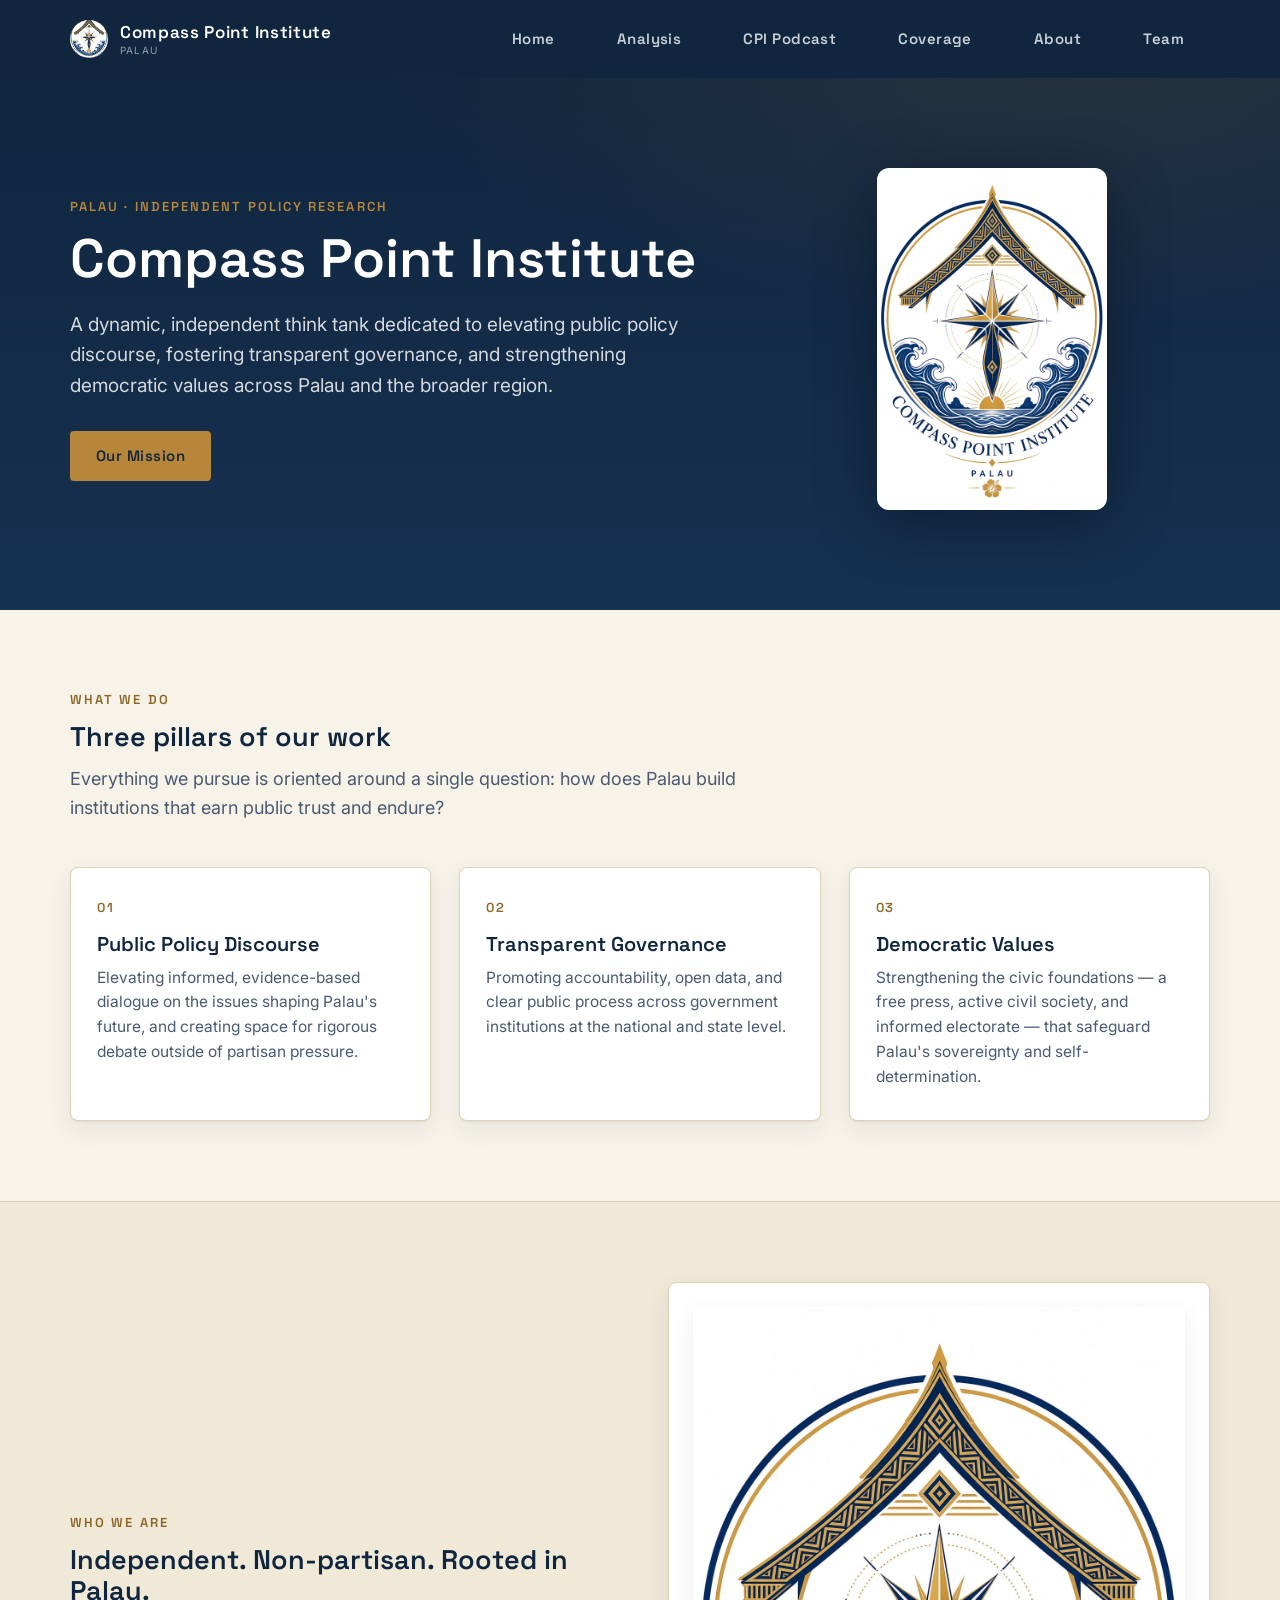
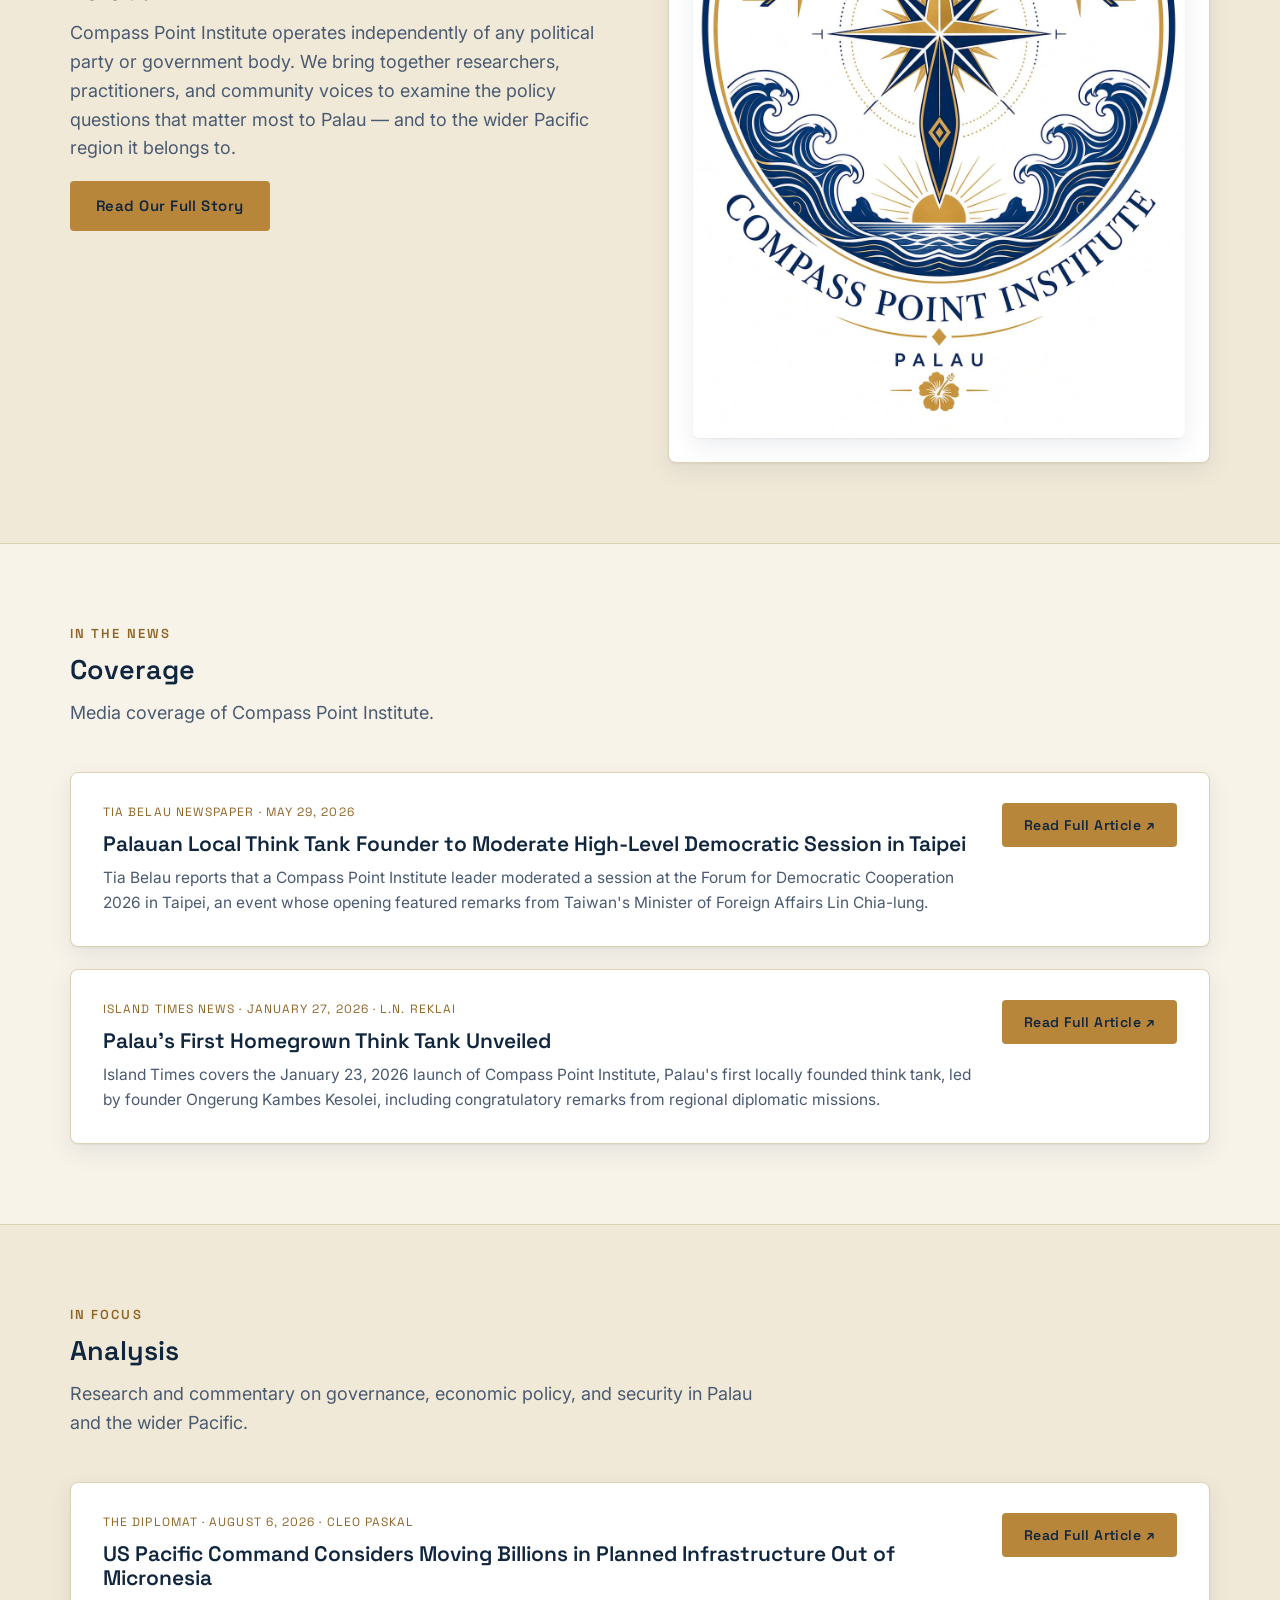
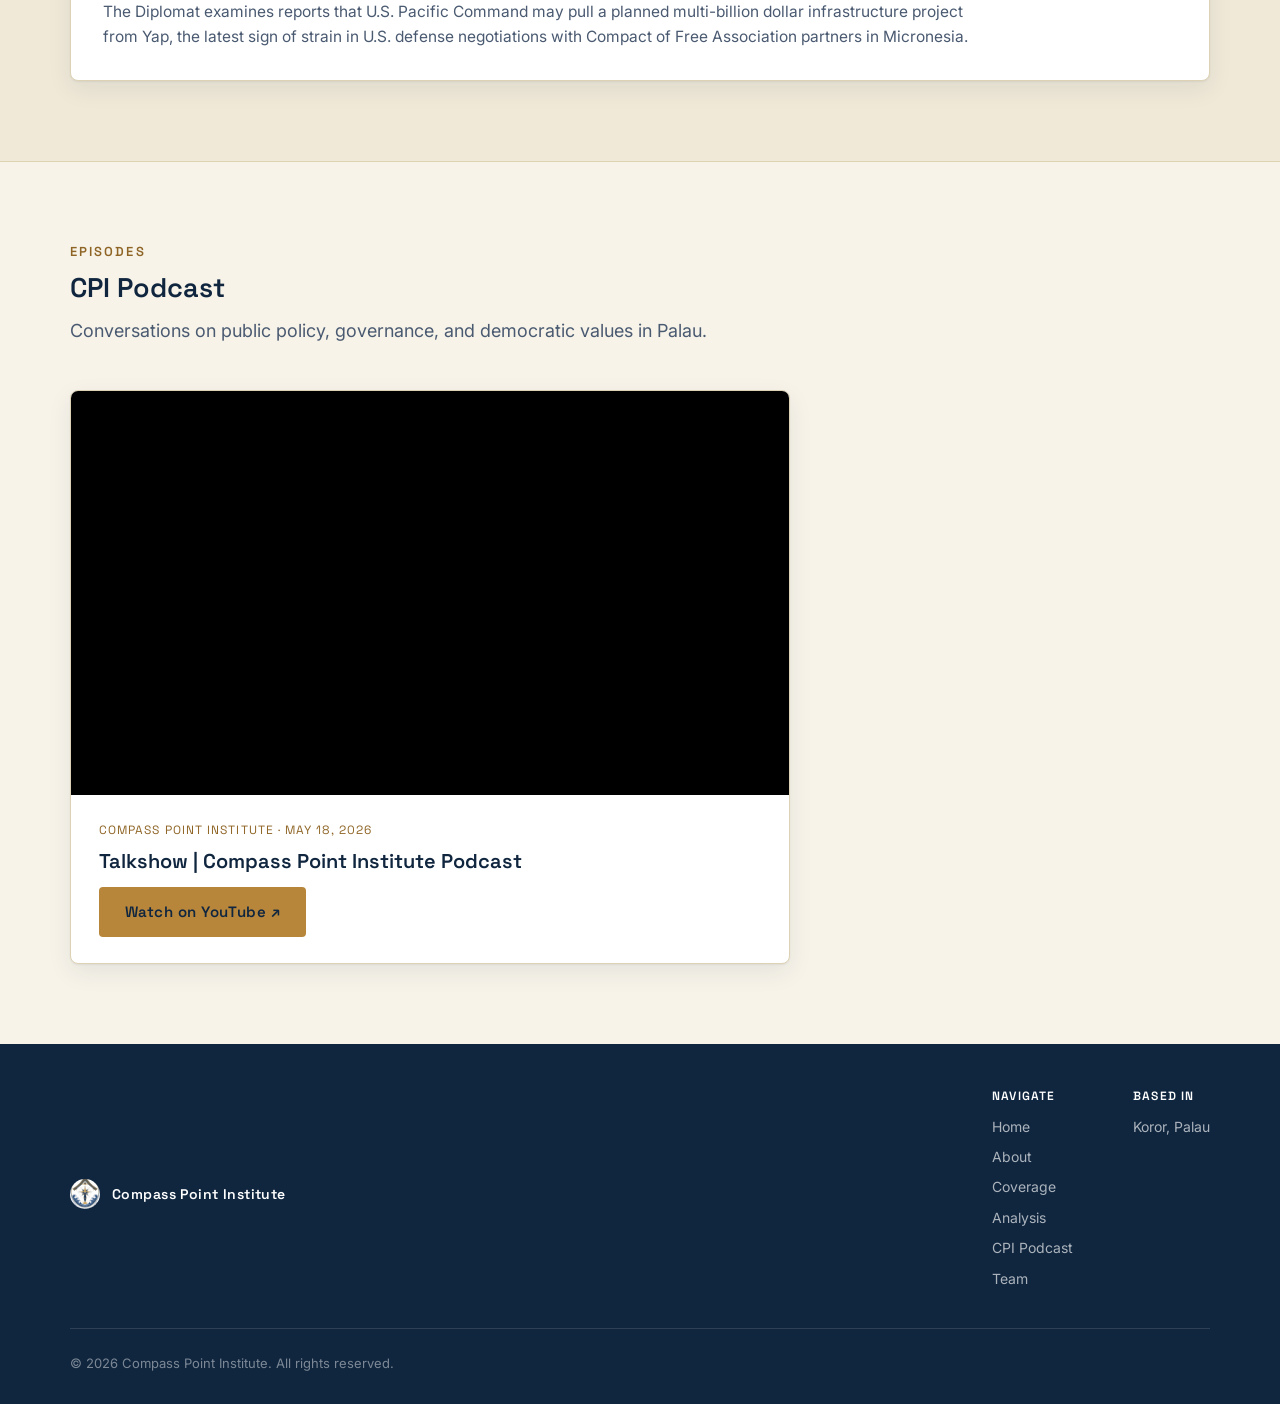
==== index.html @ 9c6f236d "Add Tia Belau Taipei forum coverage Add May 29, 2026 Tia Belau article on a Compass Point Institute " ====
<!DOCTYPE html>
<html lang="en">
<head>
<meta charset="UTF-8">
<meta name="viewport" content="width=device-width, initial-scale=1.0">
<title>Compass Point Institute</title>
<meta name="description" content="Compass Point Institute is a dynamic, independent think tank based in Palau, dedicated to elevating public policy discourse, fostering transparent governance, and strengthening democratic values.">
<link rel="icon" type="image/jpeg" href="assets/logo.jpg">
<link rel="preconnect" href="https://fonts.googleapis.com">
<link href="https://fonts.googleapis.com/css2?family=Space+Grotesk:wght@500;600;700&family=Inter:wght@400;500;600&display=swap" rel="stylesheet">
<link rel="stylesheet" href="styles.css">
</head>
<body>

<nav class="site-nav">
  <div class="wrap site-nav-inner">
    <a href="index.html" class="brand">
      <img src="assets/logo.jpg" alt="Compass Point Institute emblem">
      <span class="brand-text">Compass Point Institute<small>Palau</small></span>
    </a>
    <button class="nav-toggle" aria-label="Toggle menu">&#9776;</button>
    <ul class="nav-links">
      <li><a href="index.html" class="btn btn-gold nav-btn">Home</a></li>
      <li><a href="analysis.html" class="btn btn-gold nav-btn">Analysis</a></li>
      <li><a href="podcast.html" class="btn btn-gold nav-btn">CPI Podcast</a></li>
      <li><a href="#coverage" class="btn btn-gold nav-btn">Coverage</a></li>
      <li><a href="about.html" class="btn btn-gold nav-btn">About</a></li>
      <li><a href="team.html" class="btn btn-gold nav-btn">Team</a></li>
    </ul>
  </div>
</nav>

<header class="hero">
  <div class="wrap">
    <div>
      <span class="eyebrow">Palau &middot; Independent Policy Research</span>
      <h1>Compass Point Institute</h1>
      <p class="lede">A dynamic, independent think tank dedicated to elevating public policy discourse, fostering transparent governance, and strengthening democratic values across Palau and the broader region.</p>
      <div class="cta-row">
        <a href="about.html" class="btn btn-gold">Our Mission</a>
      </div>
    </div>
    <div class="hero-emblem">
      <img src="assets/logo.jpg" alt="Compass Point Institute emblem">
    </div>
  </div>
</header>

<section>
  <div class="wrap">
    <div class="section-head">
      <span class="eyebrow">What We Do</span>
      <h2>Three pillars of our work</h2>
      <p>Everything we pursue is oriented around a single question: how does Palau build institutions that earn public trust and endure?</p>
    </div>
    <div class="pillars">
      <div class="pillar-card">
        <span class="num">01</span>
        <h3>Public Policy Discourse</h3>
        <p>Elevating informed, evidence-based dialogue on the issues shaping Palau's future, and creating space for rigorous debate outside of partisan pressure.</p>
      </div>
      <div class="pillar-card">
        <span class="num">02</span>
        <h3>Transparent Governance</h3>
        <p>Promoting accountability, open data, and clear public process across government institutions at the national and state level.</p>
      </div>
      <div class="pillar-card">
        <span class="num">03</span>
        <h3>Democratic Values</h3>
        <p>Strengthening the civic foundations &mdash; a free press, active civil society, and informed electorate &mdash; that safeguard Palau's sovereignty and self-determination.</p>
      </div>
    </div>
  </div>
</section>

<section class="section-alt">
  <div class="wrap split">
    <div>
      <span class="eyebrow">Who We Are</span>
      <h2>Independent. Non-partisan. Rooted in Palau.</h2>
      <p>Compass Point Institute operates independently of any political party or government body. We bring together researchers, practitioners, and community voices to examine the policy questions that matter most to Palau &mdash; and to the wider Pacific region it belongs to.</p>
      <a href="about.html" class="btn btn-gold">Read Our Full Story</a>
    </div>
    <div class="img-box">
      <img src="assets/logo.jpg" alt="Compass Point Institute emblem">
    </div>
  </div>
</section>

<section id="coverage">
  <div class="wrap">
    <div class="section-head">
      <span class="eyebrow">In The News</span>
      <h2>Coverage</h2>
      <p>Media coverage of Compass Point Institute.</p>
    </div>
    <div class="press-list">
      <article class="press-card">
        <div class="press-card-body">
          <span class="press-meta">Tia Belau Newspaper &middot; May 29, 2026</span>
          <h3>Palauan Local Think Tank Founder to Moderate High-Level Democratic Session in Taipei</h3>
          <p>Tia Belau reports that a Compass Point Institute leader moderated a session at the Forum for Democratic Cooperation 2026 in Taipei, an event whose opening featured remarks from Taiwan's Minister of Foreign Affairs Lin Chia-lung.</p>
        </div>
        <a href="https://www.tiabelaunews.com/palauan-local-think-tank-founder-to-moderate-high-level-democratic-session-in-taipei/" class="btn btn-gold" target="_blank" rel="noopener">Read Full Article &nearr;</a>
      </article>
      <article class="press-card">
        <div class="press-card-body">
          <span class="press-meta">Island Times News &middot; January 27, 2026 &middot; L.N. Reklai</span>
          <h3>Palau's First Homegrown Think Tank Unveiled</h3>
          <p>Island Times covers the January 23, 2026 launch of Compass Point Institute, Palau's first locally founded think tank, led by founder Ongerung Kambes Kesolei, including congratulatory remarks from regional diplomatic missions.</p>
        </div>
        <a href="https://islandtimes.org/palaus-first-homegrown-think-tank-unveiled/" class="btn btn-gold" target="_blank" rel="noopener">Read Full Article &nearr;</a>
      </article>
    </div>
  </div>
</section>

<section id="analysis" class="section-alt">
  <div class="wrap">
    <div class="section-head">
      <span class="eyebrow">In Focus</span>
      <h2>Analysis</h2>
      <p>Research and commentary on governance, economic policy, and security in Palau and the wider Pacific.</p>
    </div>
    <div class="press-list">
      <article class="press-card">
        <div class="press-card-body">
          <span class="press-meta">The Diplomat &middot; August 6, 2026 &middot; Cleo Paskal</span>
          <h3>US Pacific Command Considers Moving Billions in Planned Infrastructure Out of Micronesia</h3>
          <p>The Diplomat examines reports that U.S. Pacific Command may pull a planned multi-billion dollar infrastructure project from Yap, the latest sign of strain in U.S. defense negotiations with Compact of Free Association partners in Micronesia.</p>
        </div>
        <a href="https://thediplomat.com/2026/08/us-pacific-command-considers-moving-billions-in-planned-infrastructure-out-of-micronesia/" class="btn btn-gold" target="_blank" rel="noopener">Read Full Article &nearr;</a>
      </article>
    </div>
  </div>
</section>

<section id="podcast">
  <div class="wrap">
    <div class="section-head">
      <span class="eyebrow">Episodes</span>
      <h2>CPI Podcast</h2>
      <p>Conversations on public policy, governance, and democratic values in Palau.</p>
    </div>
    <div class="episode-card">
      <div class="episode-video">
        <iframe src="https://www.youtube.com/embed/YIsRON-BPAM" title="Compass Point Institute Podcast" allow="accelerometer; autoplay; clipboard-write; encrypted-media; gyroscope; picture-in-picture; web-share" allowfullscreen></iframe>
      </div>
      <div class="episode-body">
        <span class="press-meta">Compass Point Institute &middot; May 18, 2026</span>
        <h3>Talkshow | Compass Point Institute Podcast</h3>
        <a href="https://www.youtube.com/watch?v=YIsRON-BPAM" class="btn btn-gold" target="_blank" rel="noopener">Watch on YouTube &nearr;</a>
      </div>
    </div>
  </div>
</section>

<footer class="site-footer">
  <div class="wrap">
    <div class="footer-top">
      <div class="footer-brand">
        <img src="assets/logo.jpg" alt="Compass Point Institute emblem">
        <span>Compass Point Institute</span>
      </div>
      <div class="footer-cols">
        <div class="footer-col">
          <h4>Navigate</h4>
          <a href="index.html">Home</a>
          <a href="about.html">About</a>
          <a href="#coverage">Coverage</a>
          <a href="analysis.html">Analysis</a>
          <a href="podcast.html">CPI Podcast</a>
          <a href="team.html">Team</a>
        </div>
        <div class="footer-col">
          <h4>Based In</h4>
          <p>Koror, Palau</p>
        </div>
      </div>
    </div>
    <div class="footer-bottom">
      <span>&copy; 2026 Compass Point Institute. All rights reserved.</span>
    </div>
  </div>
</footer>

<script src="app.js"></script>
</body>
</html>
---- styles.css ----
:root {
  --paper: #f7f3e9;
  --paper-2: #f0e9d8;
  --card: #ffffff;
  --ink: #10263f;
  --ink-soft: #4a5a71;
  --line: #ddd2b3;
  --line-strong: #c7b98c;
  --gold: #b8863b;
  --gold-deep: #8f6526;
  --lagoon: #0e7a72;
  --shadow: 0 1px 2px rgba(16, 38, 63, 0.06), 0 8px 24px rgba(16, 38, 63, 0.08);
  --maxw: 1140px;
  --font-heading: "Space Grotesk", "Helvetica Neue", Arial, sans-serif;
  --font-body: "Inter", "Helvetica Neue", Arial, sans-serif;
}

* { box-sizing: border-box; }
html { -webkit-text-size-adjust: 100%; scroll-behavior: smooth; }

body {
  margin: 0;
  background: var(--paper);
  color: var(--ink);
  font-family: var(--font-body);
  font-size: 18px;
  line-height: 1.6;
  -webkit-font-smoothing: antialiased;
}

a { color: inherit; }
img { max-width: 100%; display: block; }

.wrap { width: min(var(--maxw), 92%); margin: 0 auto; }

h1, h2, h3, h4 {
  font-family: var(--font-heading);
  font-weight: 600;
  line-height: 1.15;
  margin: 0 0 0.5em;
  color: var(--ink);
}

p { margin: 0 0 1em; color: var(--ink-soft); }

.eyebrow {
  font-family: var(--font-heading);
  text-transform: uppercase;
  letter-spacing: 0.16em;
  font-size: 13px;
  font-weight: 600;
  color: var(--gold-deep);
  margin: 0 0 10px;
  display: block;
}

/* ---------- Nav ---------- */
.site-nav {
  background: var(--ink);
  position: sticky;
  top: 0;
  z-index: 40;
}
.site-nav-inner {
  display: flex;
  align-items: center;
  justify-content: space-between;
  padding: 14px 0;
  gap: 24px;
}
.brand {
  display: flex;
  align-items: center;
  gap: 12px;
  text-decoration: none;
  color: #fff;
}
.brand img {
  width: 38px;
  height: 38px;
  border-radius: 50%;
  object-fit: cover;
  object-position: 50% 45%;
}
.brand-text {
  font-family: var(--font-heading);
  font-weight: 600;
  letter-spacing: 0.04em;
  font-size: 17px;
  line-height: 1.2;
}
.brand-text small {
  display: block;
  font-family: var(--font-body);
  font-weight: 400;
  letter-spacing: 0.12em;
  text-transform: uppercase;
  font-size: 10px;
  color: rgba(255, 255, 255, 0.55);
  margin-top: 2px;
}
.nav-btn {
  padding: 9px 10px;
  font-size: 13px;
  text-transform: none;
  white-space: nowrap;
}
.nav-links .nav-btn {
  background: none;
  color: rgba(255, 255, 255, 0.78);
  border-radius: 0;
}
.nav-links .nav-btn:hover {
  background: none;
  color: #fff;
}
.nav-links {
  display: flex;
  align-items: center;
  gap: 10px;
  list-style: none;
  margin: 0;
  padding: 0;
}
.nav-toggle {
  display: none;
  background: none;
  border: 1px solid rgba(255,255,255,0.3);
  border-radius: 6px;
  color: #fff;
  width: 40px;
  height: 36px;
  font-size: 18px;
  cursor: pointer;
}

/* ---------- Hero ---------- */
.hero {
  background:
    radial-gradient(1200px 500px at 85% -10%, rgba(184,134,59,0.14), transparent 60%),
    linear-gradient(180deg, var(--ink) 0%, #163150 100%);
  color: #fff;
  padding: 90px 0 100px;
}
.hero .wrap {
  display: grid;
  grid-template-columns: 1.2fr 0.8fr;
  gap: 48px;
  align-items: center;
}
.hero h1 {
  color: #fff;
  font-size: clamp(34px, 4.4vw, 54px);
  margin-bottom: 20px;
}
.hero p.lede {
  color: rgba(255,255,255,0.82);
  font-size: 19px;
  max-width: 52ch;
}
.hero .eyebrow { color: var(--gold); }
.hero-emblem {
  justify-self: center;
  width: min(230px, 70%);
  filter: drop-shadow(0 12px 30px rgba(0,0,0,0.35));
}
.hero-emblem img { width: 100%; border-radius: 12px; }

.cta-row { display: flex; gap: 16px; margin-top: 30px; flex-wrap: wrap; }
.btn {
  display: inline-block;
  font-family: var(--font-heading);
  font-weight: 600;
  text-decoration: none;
  padding: 13px 26px;
  border-radius: 4px;
  letter-spacing: 0.03em;
  font-size: 15px;
  transition: transform 0.15s ease, box-shadow 0.15s ease;
}
.btn-gold {
  background: var(--gold);
  color: var(--ink);
}
.btn-gold:hover { background: #c8974a; }
.btn-ghost {
  border: 1px solid rgba(255,255,255,0.4);
  color: #fff;
}
.btn-ghost:hover { border-color: #fff; background: rgba(255,255,255,0.08); }

/* ---------- Sections ---------- */
section { padding: 80px 0; }
.section-tight { padding: 60px 0; }
.section-head { max-width: 62ch; margin-bottom: 44px; }
.section-alt { background: var(--paper-2); border-top: 1px solid var(--line); border-bottom: 1px solid var(--line); }

.pillars {
  display: grid;
  grid-template-columns: repeat(3, 1fr);
  gap: 28px;
}
.pillar-card {
  background: var(--card);
  border: 1px solid var(--line);
  border-radius: 8px;
  padding: 30px 26px;
  box-shadow: var(--shadow);
}
.pillar-card .num {
  font-family: var(--font-heading);
  color: var(--gold-deep);
  font-size: 13px;
  letter-spacing: 0.14em;
  font-weight: 600;
  margin-bottom: 14px;
  display: block;
}
.pillar-card h3 { font-size: 20px; margin-bottom: 10px; }
.pillar-card p { margin: 0; font-size: 15.5px; }

.split {
  display: grid;
  grid-template-columns: 1fr 1fr;
  gap: 56px;
  align-items: center;
}
.split img, .split .img-box {
  border-radius: 8px;
  box-shadow: var(--shadow);
}
.img-box {
  aspect-ratio: 3/4;
  background: var(--card);
  border: 1px solid var(--line);
  display: flex;
  align-items: center;
  justify-content: center;
  padding: 24px;
}
.img-box img { width: 100%; border-radius: 6px; }

.stat-row {
  display: grid;
  grid-template-columns: repeat(3, 1fr);
  gap: 28px;
  margin-top: 10px;
}
.stat {
  text-align: center;
  padding: 20px;
}
.stat .n {
  font-family: var(--font-heading);
  font-size: 40px;
  font-weight: 700;
  color: var(--gold-deep);
}
.stat .l {
  font-size: 13px;
  text-transform: uppercase;
  letter-spacing: 0.1em;
  color: var(--ink-soft);
}

/* ---------- Team ---------- */
.team-grid {
  display: grid;
  grid-template-columns: repeat(3, 1fr);
  gap: 30px;
}
.team-card {
  background: var(--card);
  border: 1px solid var(--line);
  border-radius: 8px;
  overflow: hidden;
  box-shadow: var(--shadow);
}
.team-photo {
  aspect-ratio: 1;
  background: linear-gradient(135deg, var(--paper-2), var(--line));
  display: flex;
  align-items: center;
  justify-content: center;
  color: var(--ink-soft);
  font-family: var(--font-heading);
  font-size: 13px;
  letter-spacing: 0.08em;
  text-transform: uppercase;
}
.leader-photo {
  aspect-ratio: 3 / 4;
  border-radius: 8px;
  border: 1px solid var(--line);
  background: linear-gradient(135deg, var(--paper-2), var(--line));
  display: flex;
  align-items: center;
  justify-content: center;
  color: var(--ink-soft);
  font-family: var(--font-heading);
  font-size: 13px;
  letter-spacing: 0.08em;
  text-transform: uppercase;
  overflow: hidden;
}
.leader-photo img {
  width: 100%;
  height: 100%;
  object-fit: cover;
}
.leader-bio p { margin-bottom: 1em; }
.team-body { padding: 20px 22px 24px; }
.team-body h3 { font-size: 18px; margin-bottom: 2px; }
.team-role {
  font-family: var(--font-heading);
  font-size: 13px;
  color: var(--gold-deep);
  text-transform: uppercase;
  letter-spacing: 0.06em;
  margin-bottom: 10px;
  display: block;
}
.team-body p { font-size: 15px; margin: 0; }
.placeholder-tag {
  display: inline-block;
  margin-top: 12px;
  font-size: 11px;
  text-transform: uppercase;
  letter-spacing: 0.08em;
  background: var(--paper-2);
  border: 1px dashed var(--line-strong);
  color: var(--ink-soft);
  padding: 3px 8px;
  border-radius: 4px;
}

/* ---------- Press / Coverage ---------- */
.press-list {
  display: flex;
  flex-direction: column;
  gap: 22px;
}
.press-card {
  background: var(--card);
  border: 1px solid var(--line);
  border-radius: 8px;
  padding: 30px 32px;
  box-shadow: var(--shadow);
  display: flex;
  justify-content: space-between;
  align-items: flex-start;
  gap: 24px;
  flex-wrap: wrap;
}
.press-card-body { flex: 1 1 420px; }
.press-meta {
  font-family: var(--font-heading);
  font-size: 12px;
  text-transform: uppercase;
  letter-spacing: 0.09em;
  color: var(--gold-deep);
  margin-bottom: 10px;
  display: block;
}
.press-card h3 { font-size: 21px; margin-bottom: 10px; }
.press-card p { margin: 0; font-size: 15.5px; }
.press-card .btn {
  flex-shrink: 0;
  font-size: 14px;
  padding: 11px 22px;
}

/* ---------- Episodes ---------- */
.episode-card {
  background: var(--card);
  border: 1px solid var(--line);
  border-radius: 8px;
  overflow: hidden;
  box-shadow: var(--shadow);
  max-width: 720px;
}
.episode-video {
  position: relative;
  aspect-ratio: 16 / 9;
  background: #000;
}
.episode-video iframe {
  position: absolute;
  inset: 0;
  width: 100%;
  height: 100%;
  border: 0;
}
.episode-body { padding: 26px 28px; }
.episode-body h3 { font-size: 20px; margin-bottom: 14px; }

/* ---------- Contact ---------- */
.contact-grid {
  display: grid;
  grid-template-columns: 1fr 1fr;
  gap: 56px;
}
.contact-card {
  background: var(--card);
  border: 1px solid var(--line);
  border-radius: 8px;
  padding: 34px;
  box-shadow: var(--shadow);
}
.contact-list { list-style: none; margin: 0; padding: 0; }
.contact-list li {
  padding: 14px 0;
  border-bottom: 1px solid var(--line);
  display: flex;
  gap: 14px;
}
.contact-list li:last-child { border-bottom: none; }
.contact-list .k {
  font-family: var(--font-heading);
  font-size: 12px;
  text-transform: uppercase;
  letter-spacing: 0.1em;
  color: var(--gold-deep);
  width: 100px;
  flex-shrink: 0;
  padding-top: 2px;
}
.contact-list .v a { text-decoration: none; }
.contact-list .v a:hover { text-decoration: underline; }

/* ---------- Quote / CTA band ---------- */
.band {
  background: linear-gradient(180deg, #163150, var(--ink));
  color: #fff;
  text-align: center;
}
.band h2 { color: #fff; font-size: clamp(24px, 3vw, 34px); }
.band p { color: rgba(255,255,255,0.78); max-width: 60ch; margin: 0 auto 24px; }

/* ---------- Footer ---------- */
.site-footer {
  background: var(--ink);
  color: rgba(255,255,255,0.65);
  padding: 46px 0 30px;
  font-size: 14px;
}
.footer-top {
  display: flex;
  justify-content: space-between;
  gap: 40px;
  padding-bottom: 30px;
  border-bottom: 1px solid rgba(255,255,255,0.12);
  margin-bottom: 24px;
  flex-wrap: wrap;
}
.footer-brand { display: flex; gap: 12px; align-items: center; }
.footer-brand img {
  width: 30px;
  height: 30px;
  border-radius: 50%;
  object-fit: cover;
  object-position: 50% 45%;
}
.footer-brand span {
  font-family: var(--font-heading);
  color: #fff;
  font-weight: 600;
  letter-spacing: 0.03em;
}
.footer-cols { display: flex; gap: 60px; flex-wrap: wrap; }
.footer-col h4 {
  color: #fff;
  font-size: 12px;
  text-transform: uppercase;
  letter-spacing: 0.1em;
  margin-bottom: 12px;
}
.footer-col a, .footer-col p {
  display: block;
  color: rgba(255,255,255,0.65);
  text-decoration: none;
  margin-bottom: 8px;
  font-size: 14px;
}
.footer-col a:hover { color: #fff; }
.footer-bottom {
  display: flex;
  justify-content: space-between;
  flex-wrap: wrap;
  gap: 10px;
  font-size: 13px;
  color: rgba(255,255,255,0.45);
}

/* ---------- Responsive ---------- */
@media (max-width: 860px) {
  .hero .wrap { grid-template-columns: 1fr; text-align: left; }
  .hero-emblem { justify-self: start; width: 140px; order: -1; }
  .pillars, .team-grid, .stat-row { grid-template-columns: 1fr; }
  .split { grid-template-columns: 1fr; }
  .contact-grid { grid-template-columns: 1fr; }
  .site-nav-inner { flex-wrap: wrap; row-gap: 12px; }
  .nav-links {
    width: 100%;
    flex-wrap: wrap;
    gap: 8px;
  }
  .nav-toggle { display: none; }
  .nav-btn { padding: 7px 12px; font-size: 11px; }
  .brand-text { font-size: 14px; }
  .brand-text small { display: none; }
}
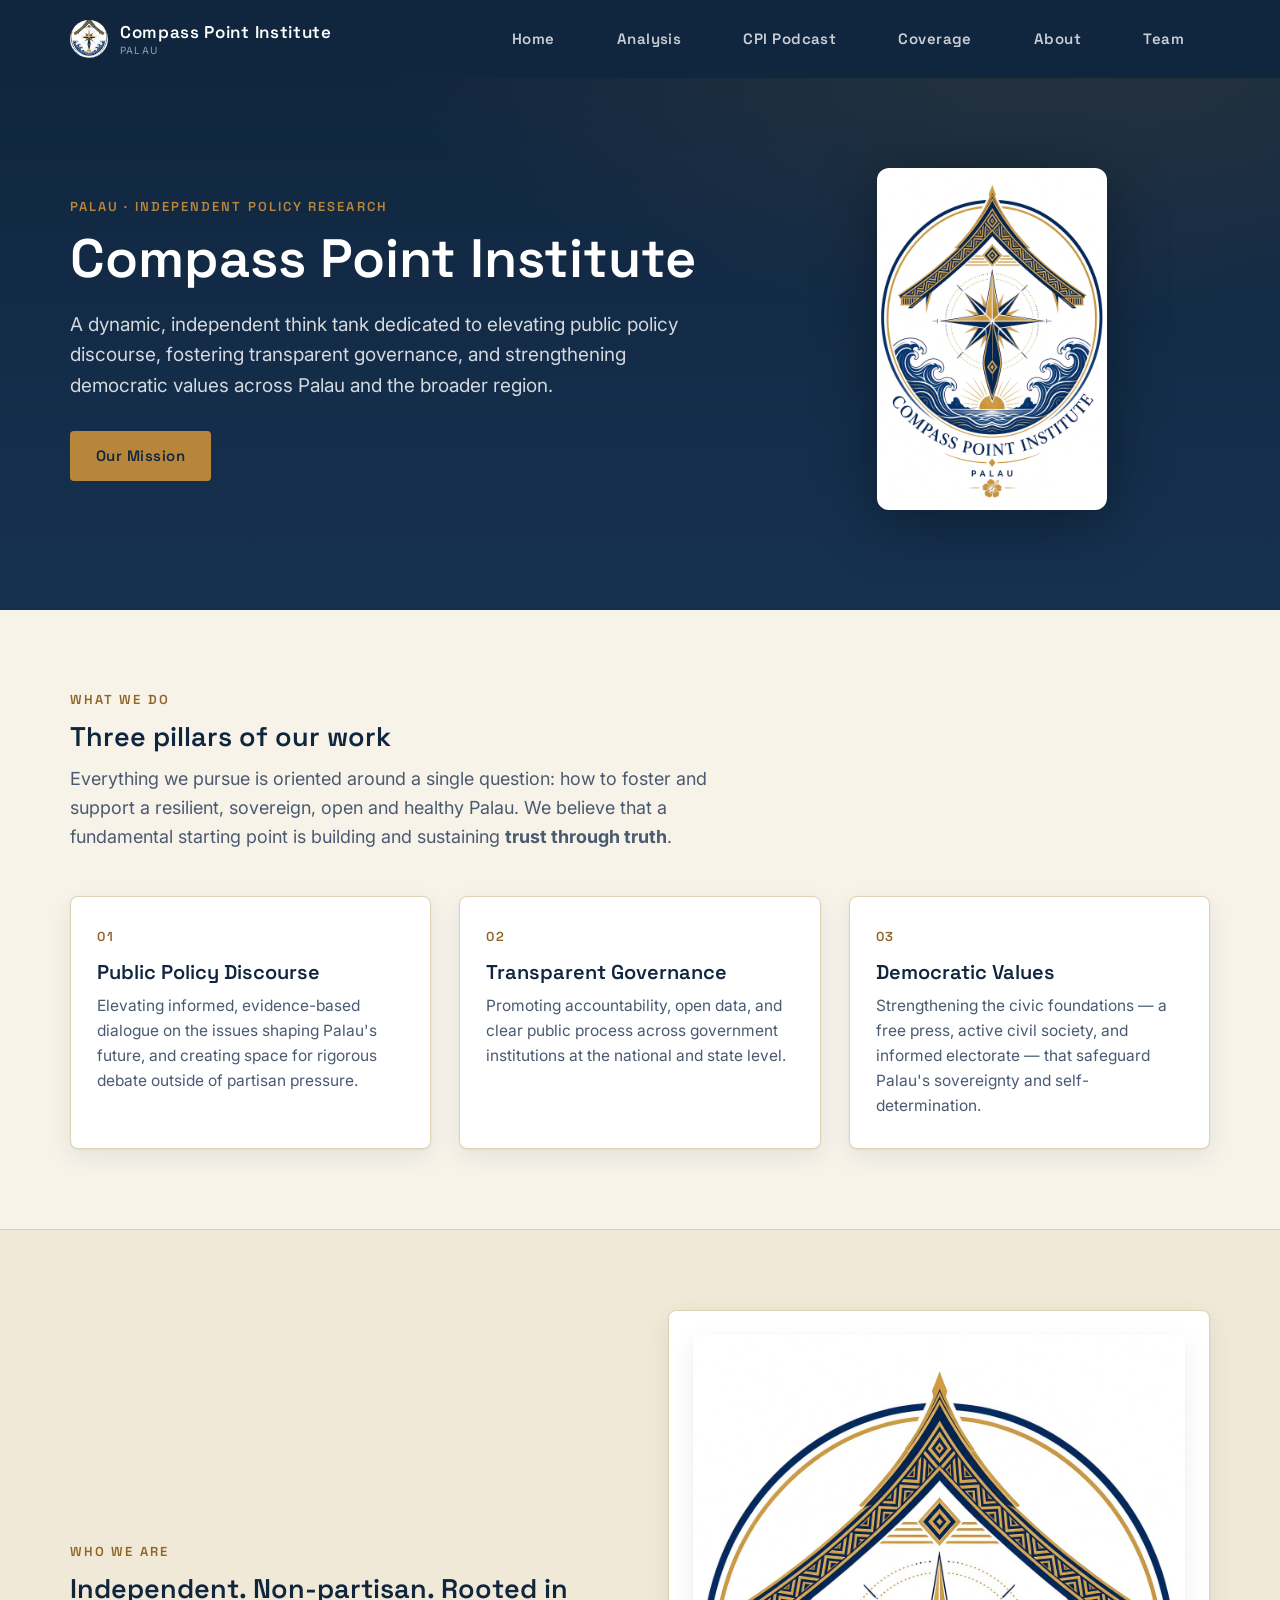
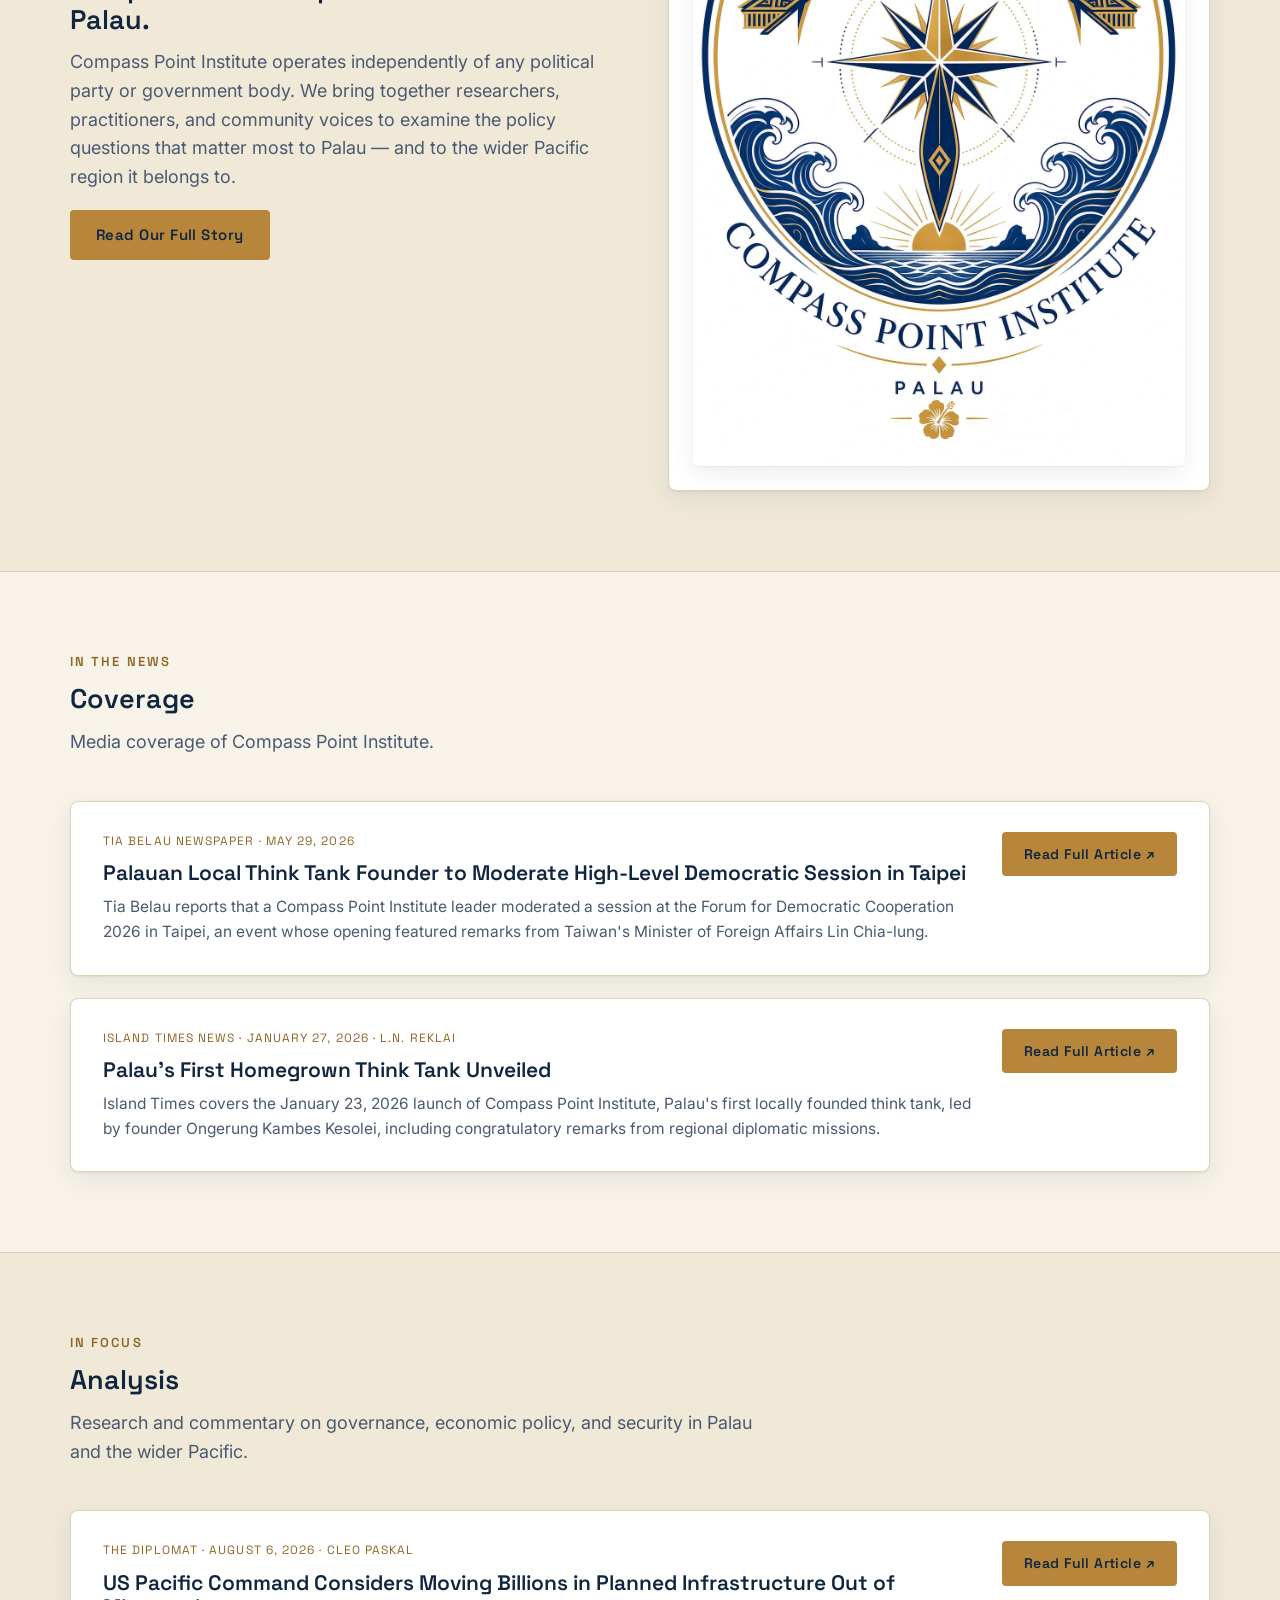
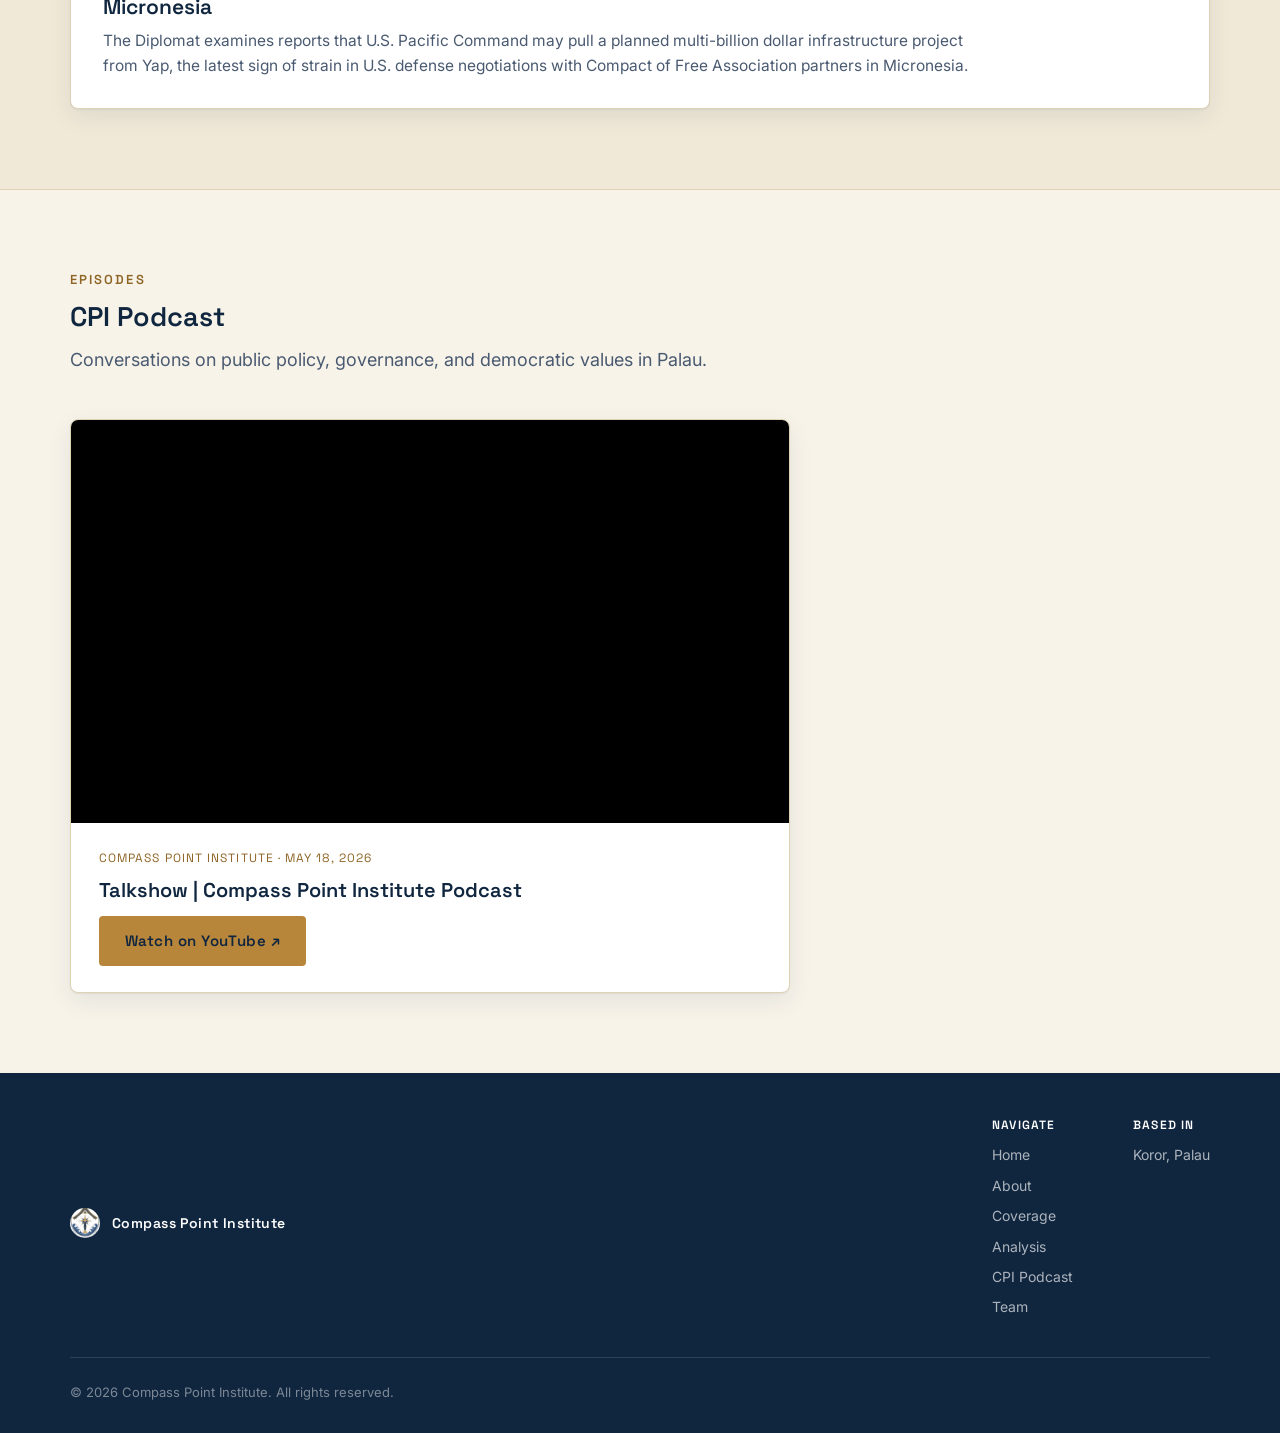
==== commit f6434324: "Update mission question in "Three pillars of our work" intro Co-Authored-By: Claude Sonnet 5 <norepl" ====
--- a/index.html
+++ b/index.html
@@ -51,7 +51,7 @@
     <div class="section-head">
       <span class="eyebrow">What We Do</span>
       <h2>Three pillars of our work</h2>
-      <p>Everything we pursue is oriented around a single question: how does Palau build institutions that earn public trust and endure?</p>
+      <p>Everything we pursue is oriented around a single question: how to foster and support a resilient, sovereign, open and healthy Palau. We believe that a fundamental starting point is building and sustaining <strong>trust through truth</strong>.</p>
     </div>
     <div class="pillars">
       <div class="pillar-card">
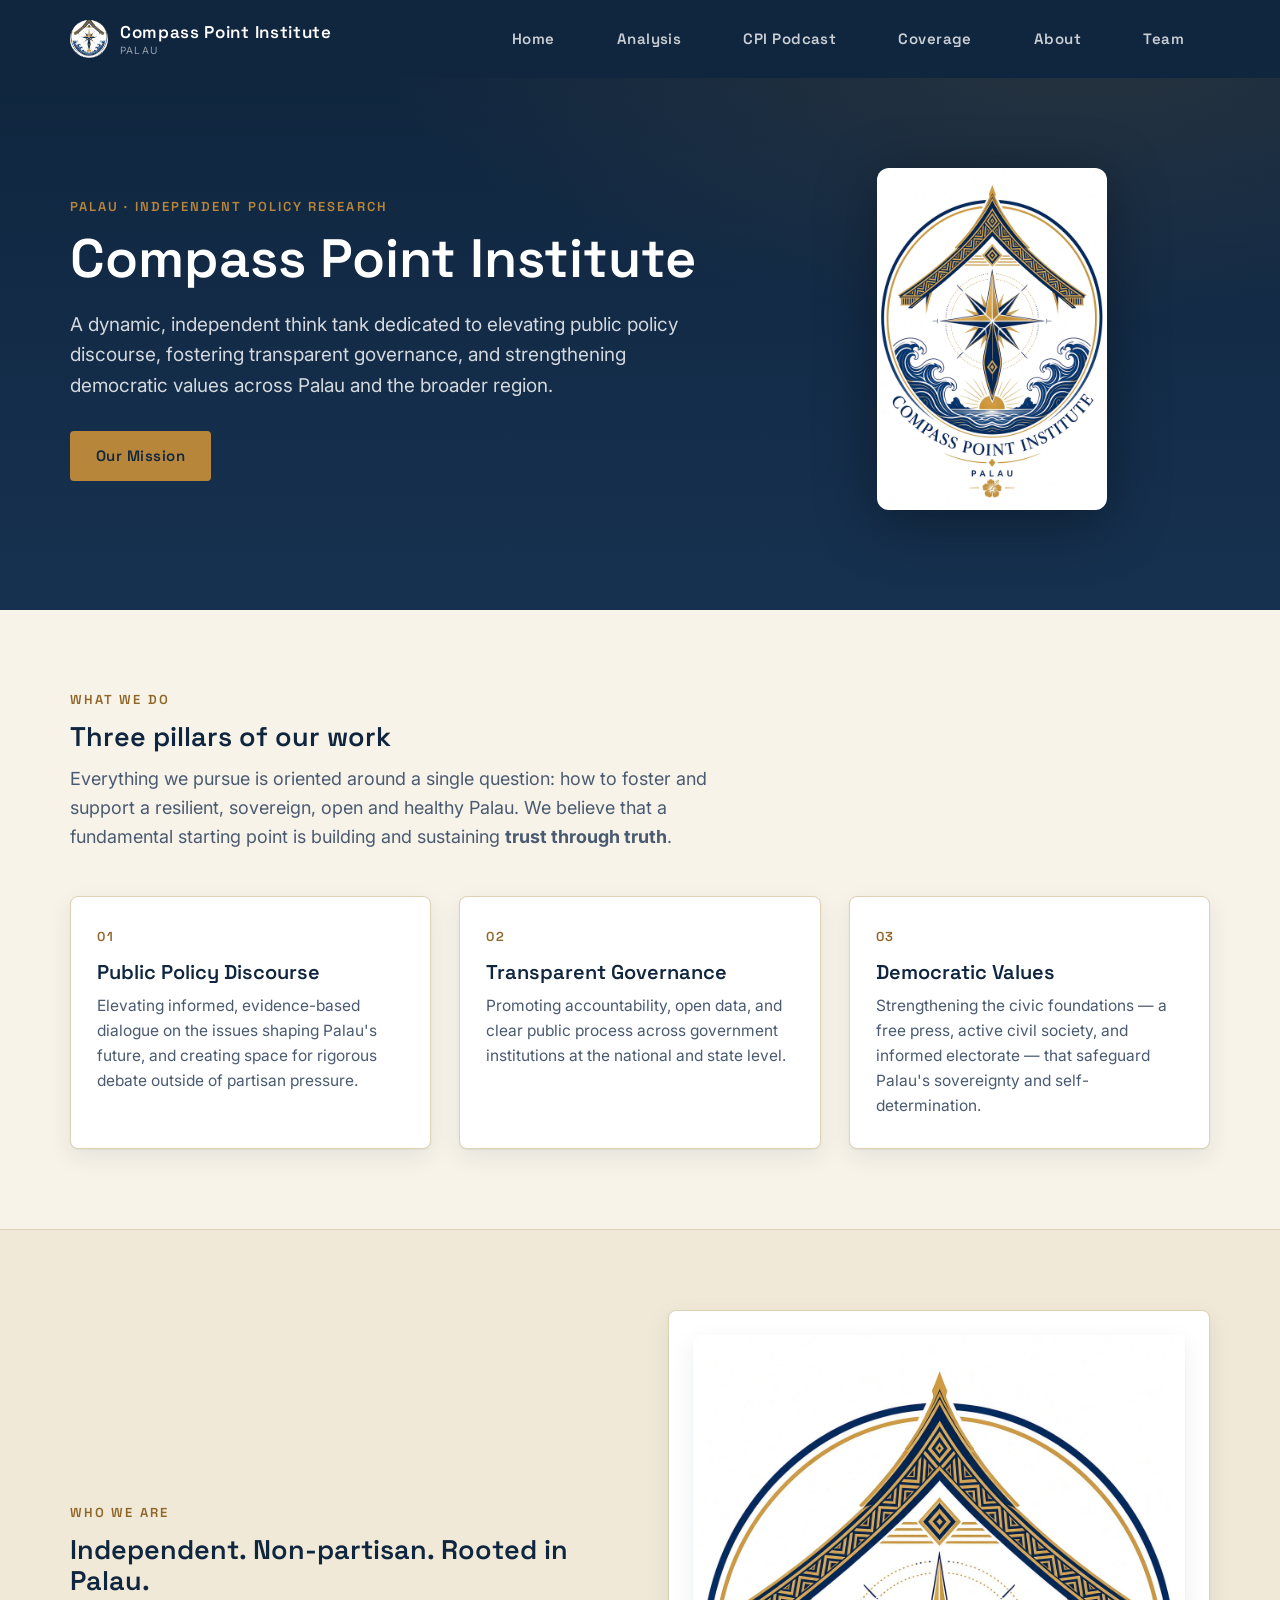
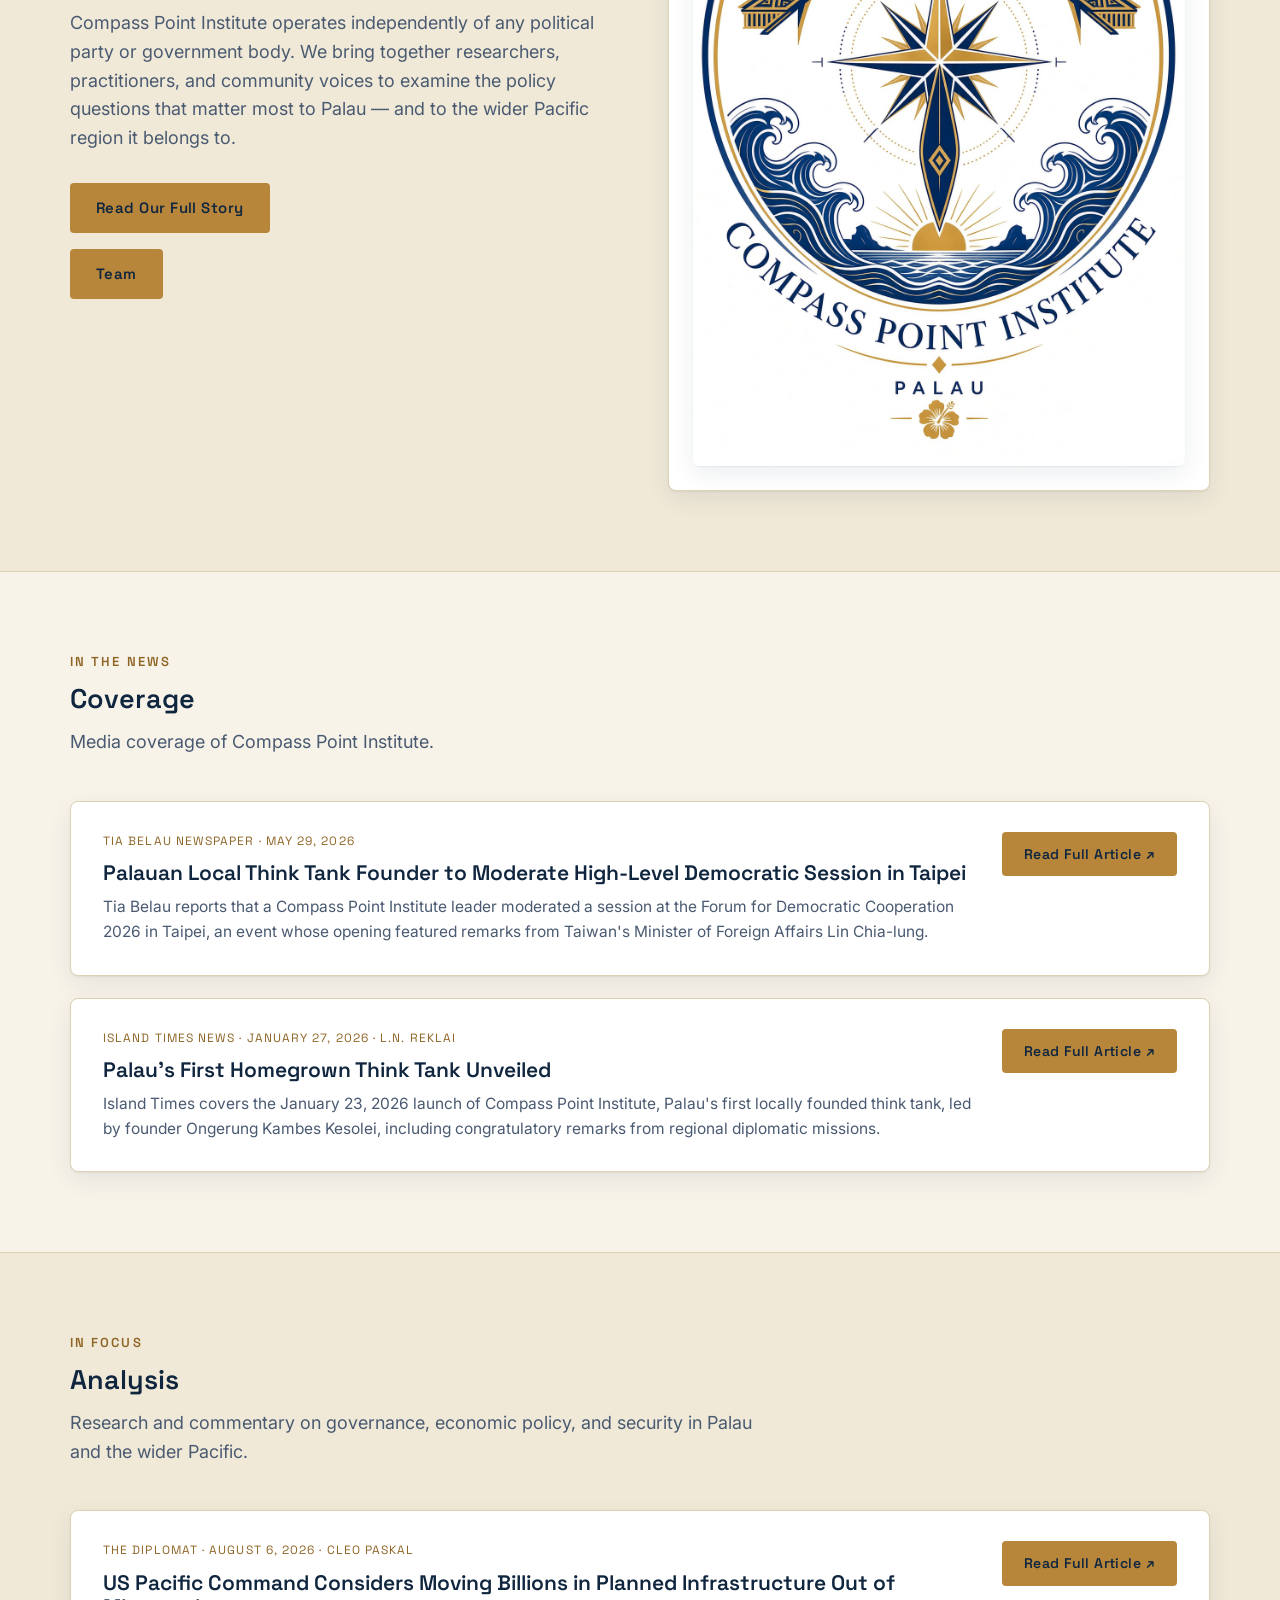
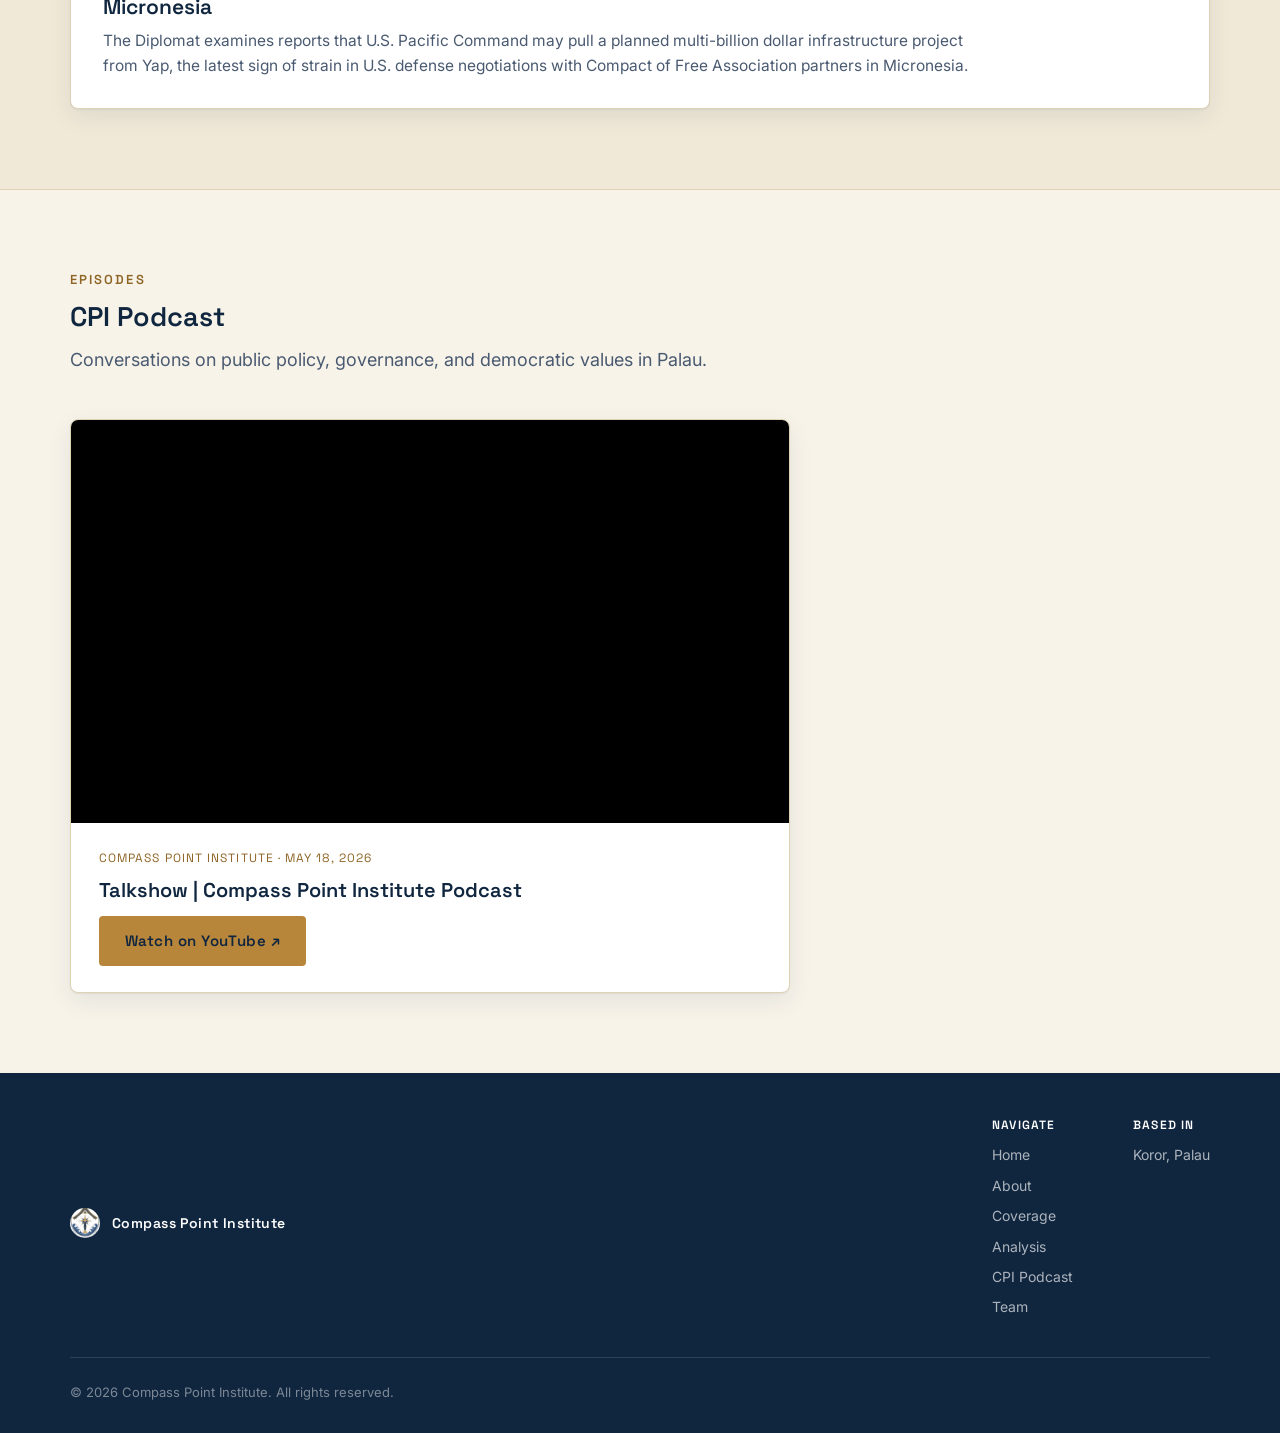
==== commit 247ead24: "Add Team button below Read Our Full Story in Who We Are section Co-Authored-By: Claude Sonnet 5 <nor" ====
--- a/index.html
+++ b/index.html
@@ -79,7 +79,10 @@
       <span class="eyebrow">Who We Are</span>
       <h2>Independent. Non-partisan. Rooted in Palau.</h2>
       <p>Compass Point Institute operates independently of any political party or government body. We bring together researchers, practitioners, and community voices to examine the policy questions that matter most to Palau &mdash; and to the wider Pacific region it belongs to.</p>
-      <a href="about.html" class="btn btn-gold">Read Our Full Story</a>
+      <div class="cta-row" style="flex-direction: column; align-items: flex-start;">
+        <a href="about.html" class="btn btn-gold">Read Our Full Story</a>
+        <a href="team.html" class="btn btn-gold">Team</a>
+      </div>
     </div>
     <div class="img-box">
       <img src="assets/logo.jpg" alt="Compass Point Institute emblem">
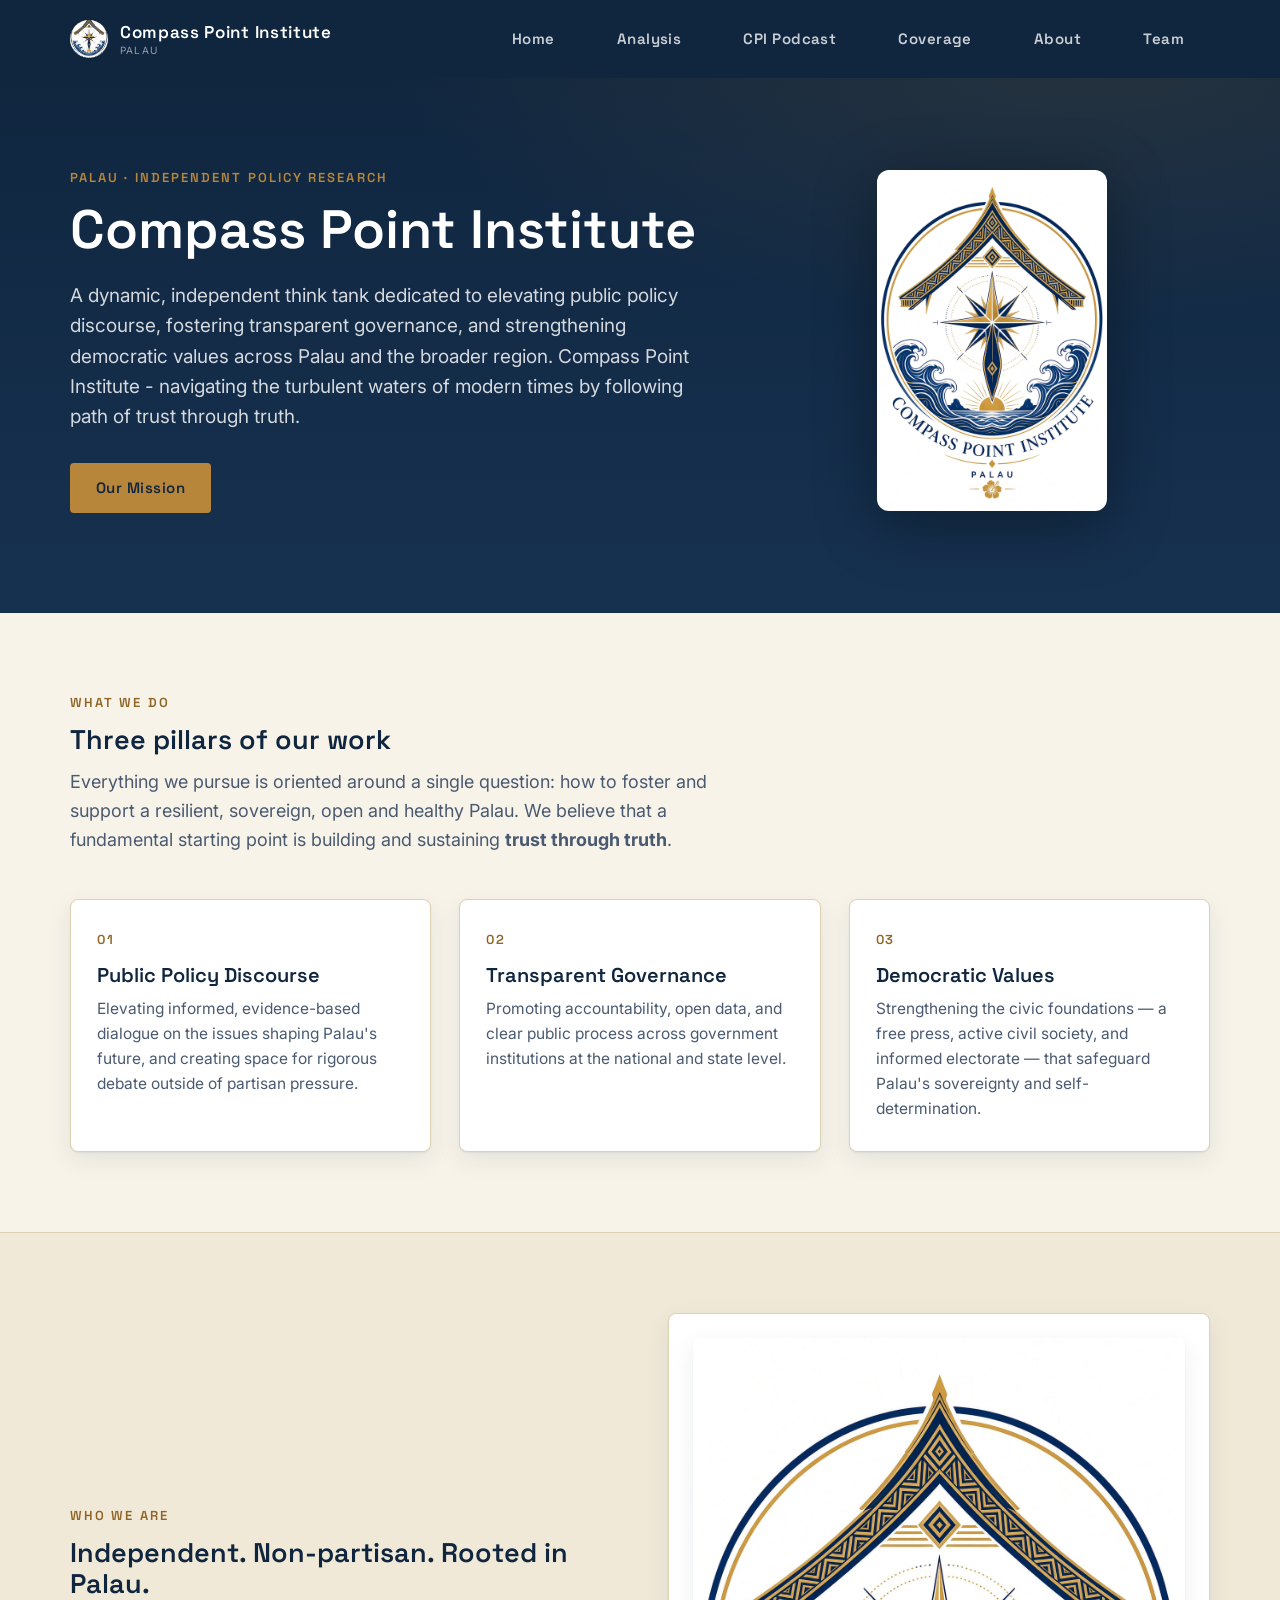
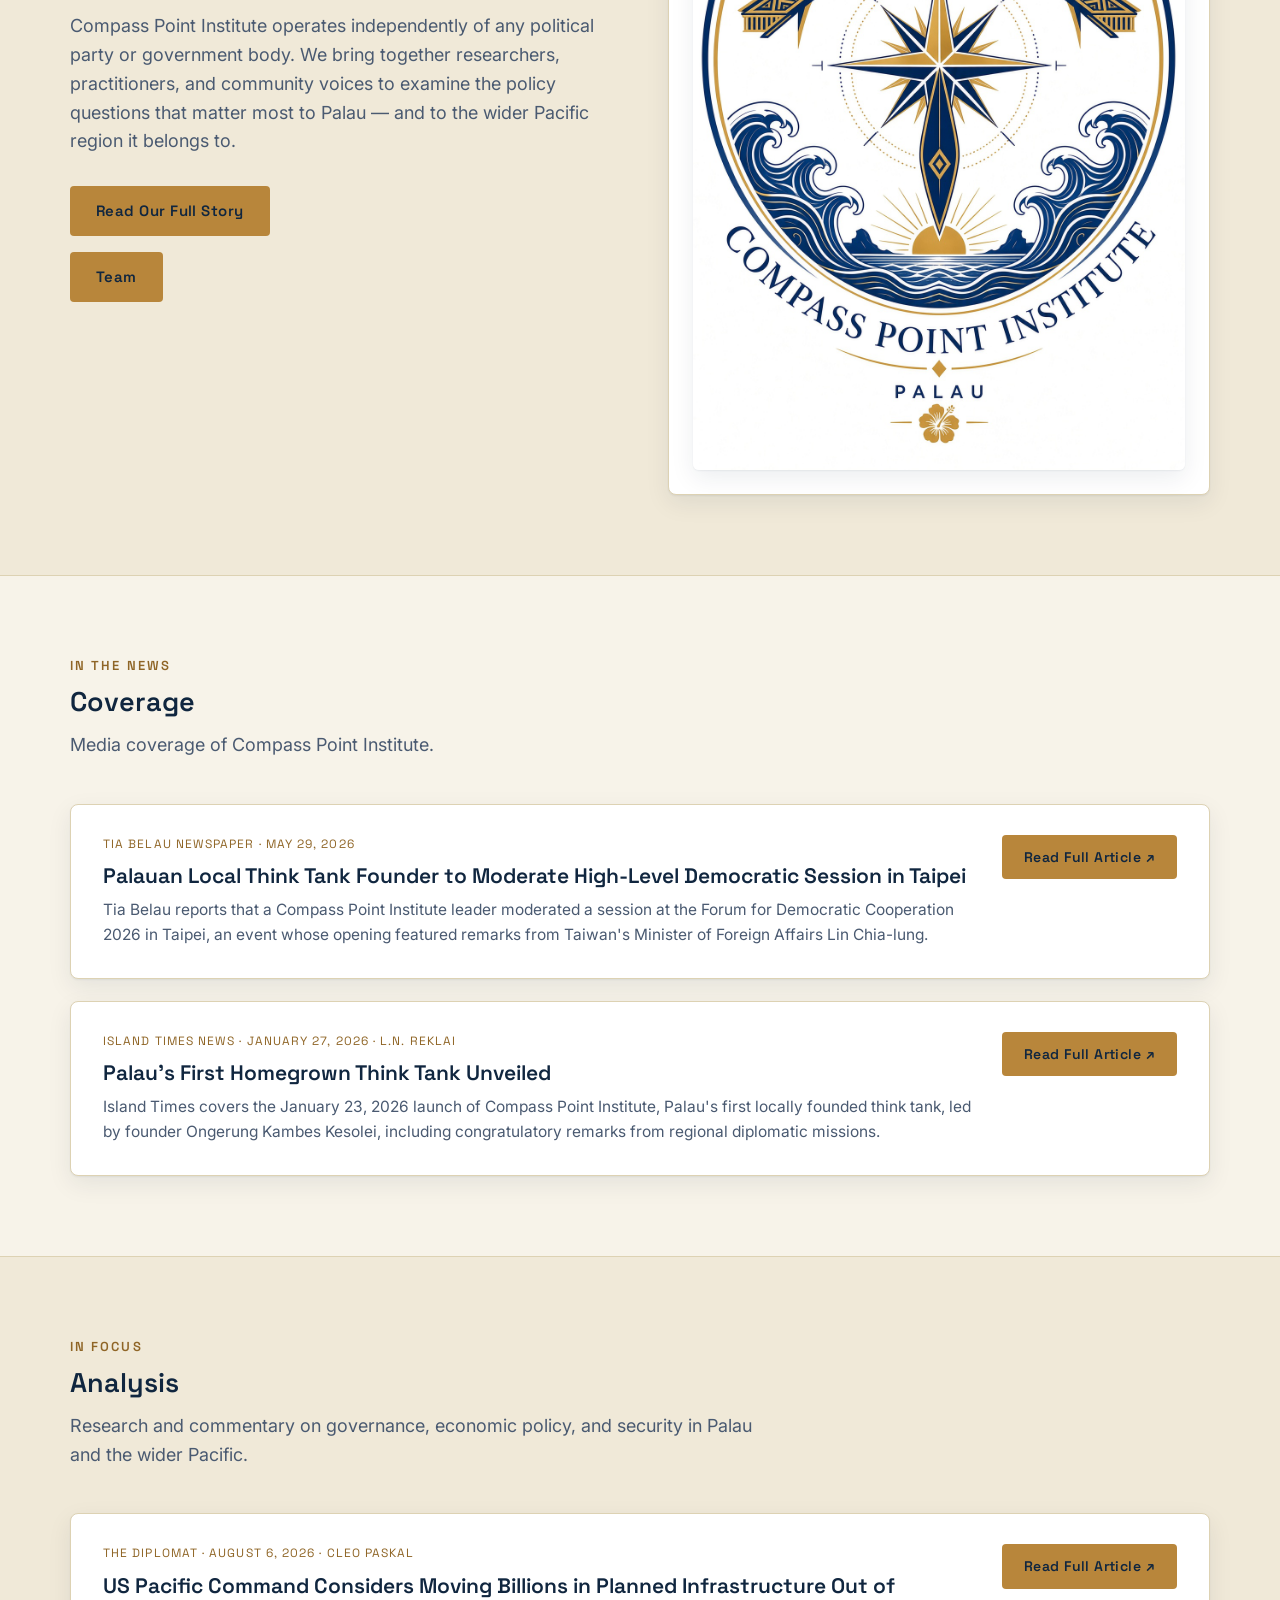
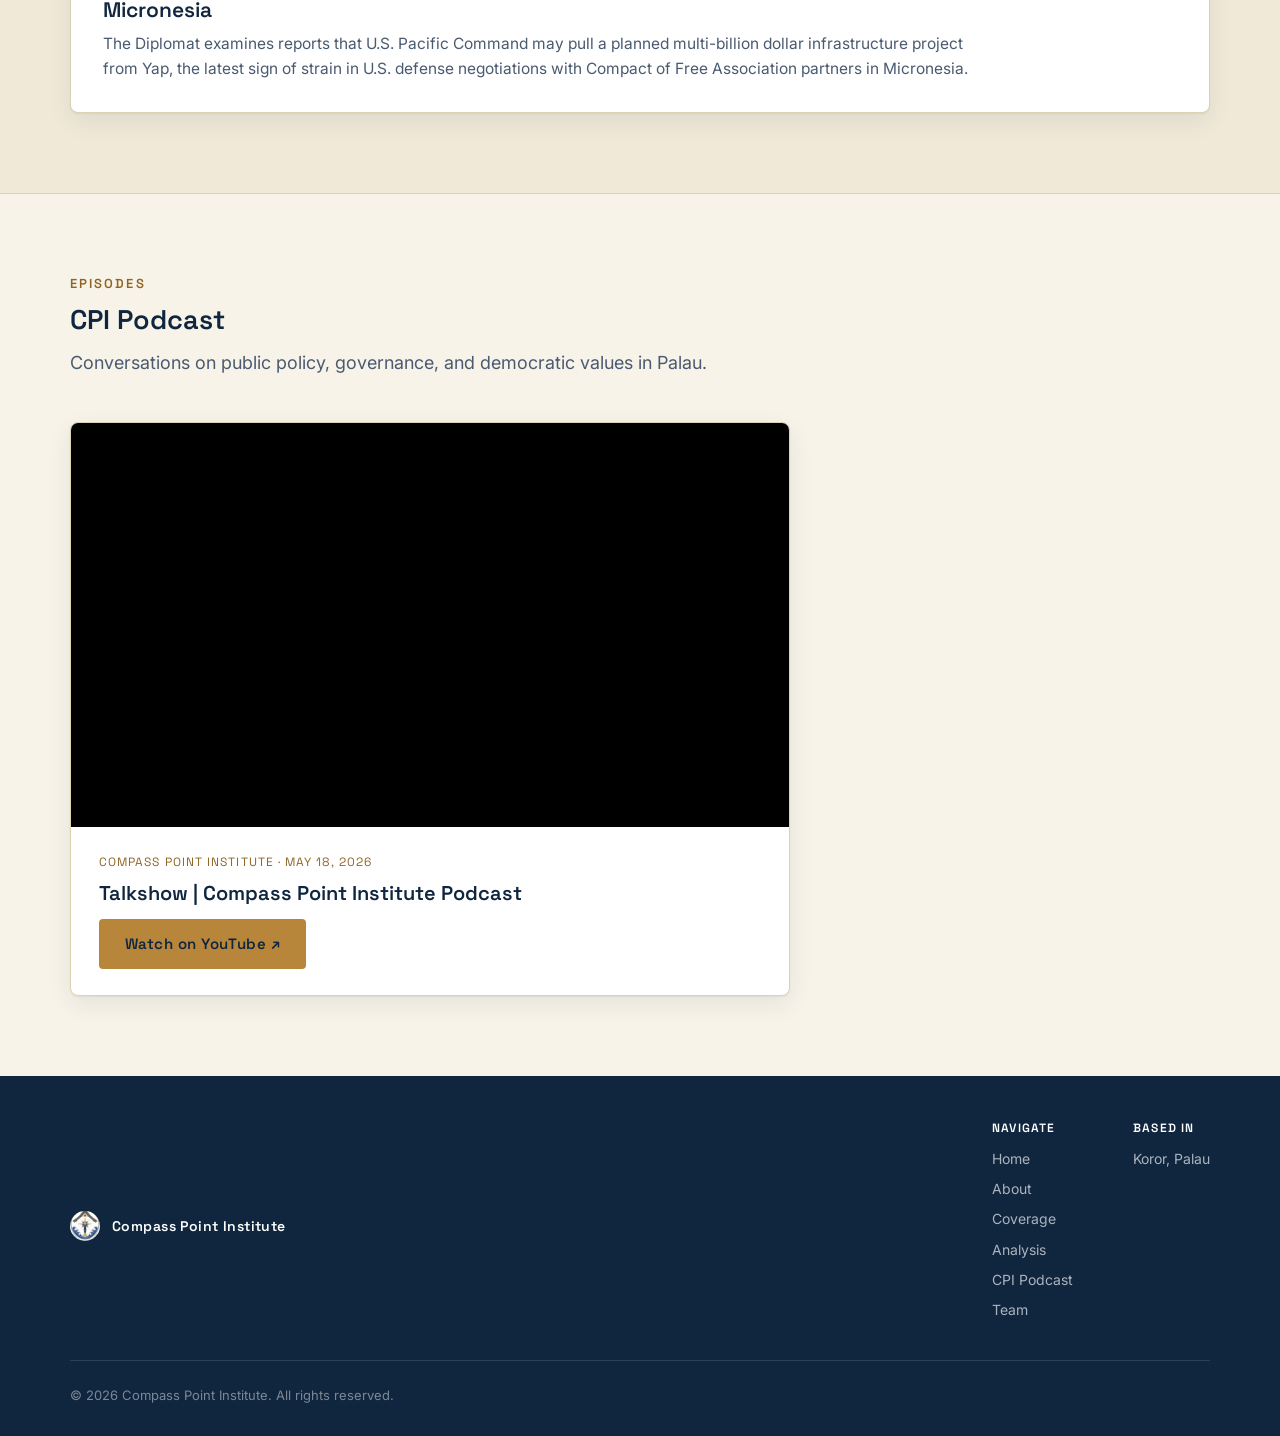
==== commit 460d6742: "Add "trust through truth" tagline to hero lede Co-Authored-By: Claude Sonnet 5 <noreply@anthropic.co" ====
--- a/index.html
+++ b/index.html
@@ -35,7 +35,7 @@
     <div>
       <span class="eyebrow">Palau &middot; Independent Policy Research</span>
       <h1>Compass Point Institute</h1>
-      <p class="lede">A dynamic, independent think tank dedicated to elevating public policy discourse, fostering transparent governance, and strengthening democratic values across Palau and the broader region.</p>
+      <p class="lede">A dynamic, independent think tank dedicated to elevating public policy discourse, fostering transparent governance, and strengthening democratic values across Palau and the broader region. Compass Point Institute - navigating the turbulent waters of modern times by following path of trust through truth.</p>
       <div class="cta-row">
         <a href="about.html" class="btn btn-gold">Our Mission</a>
       </div>
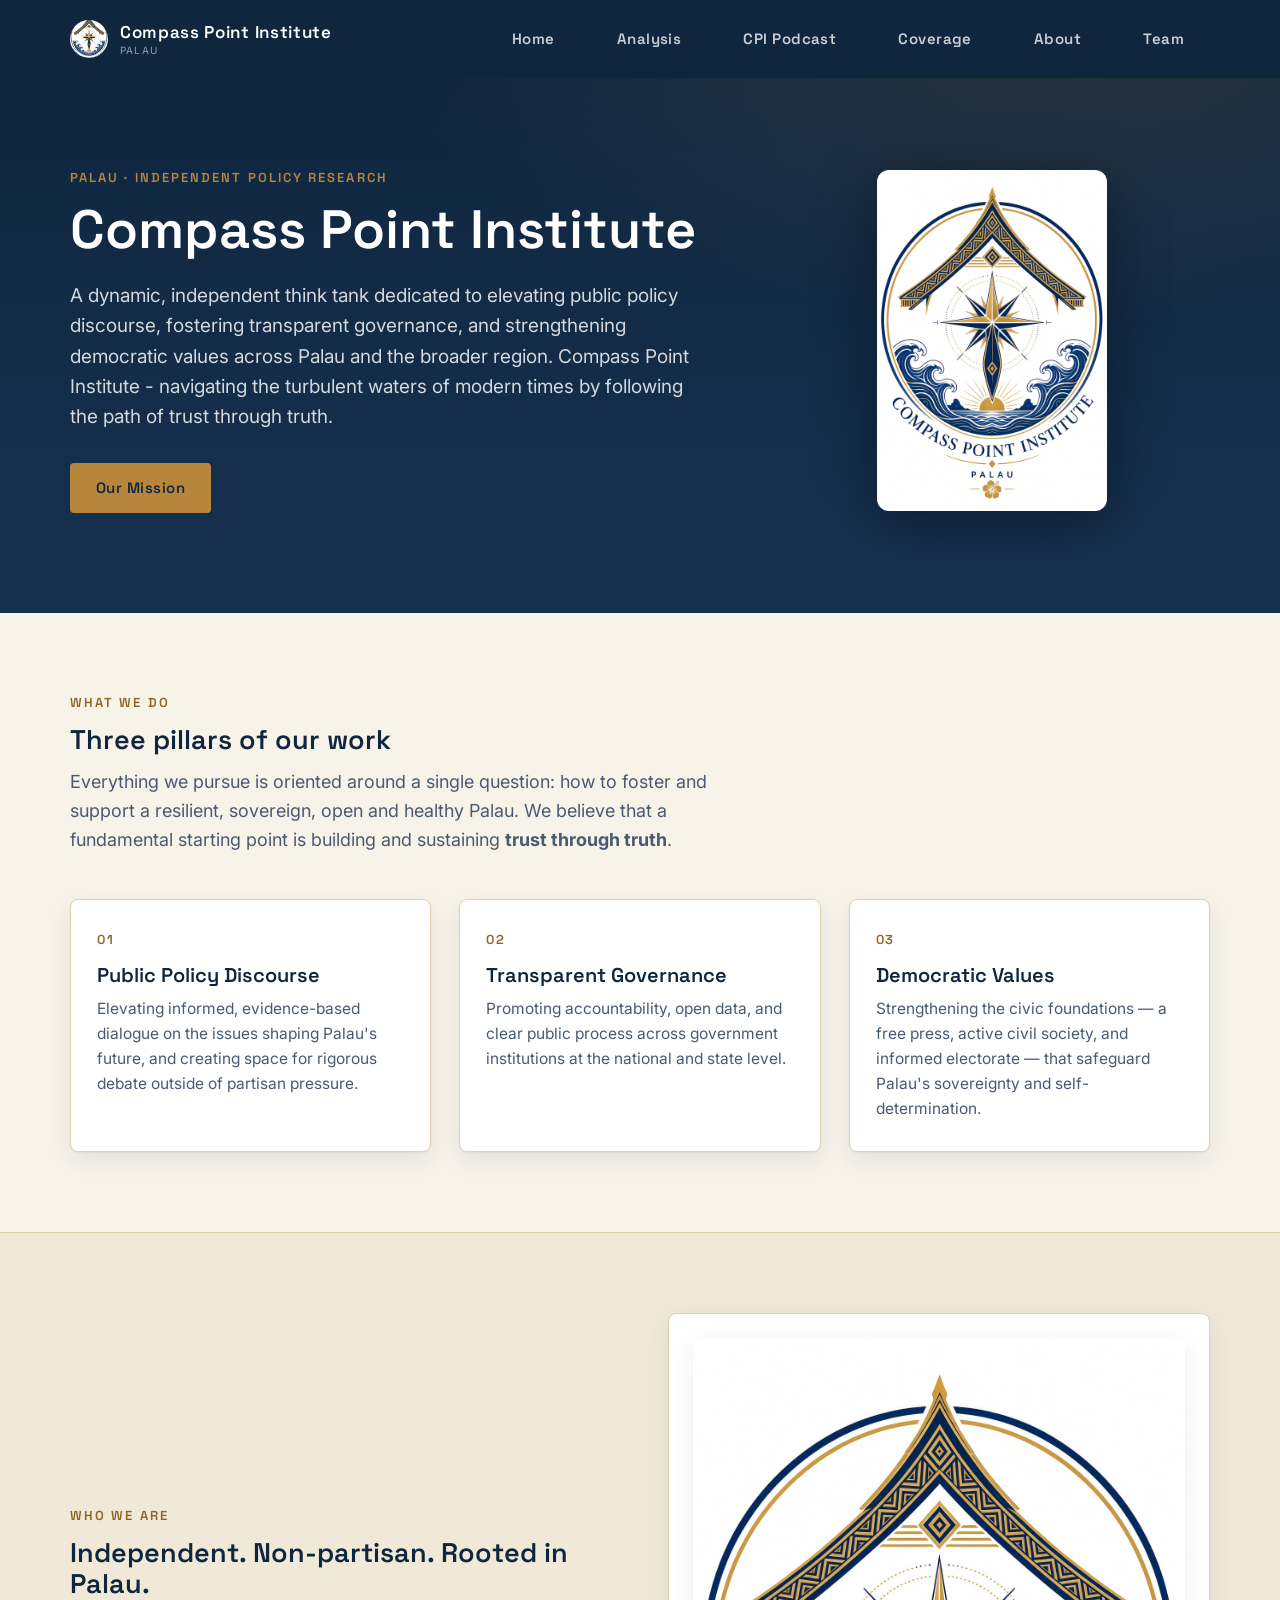
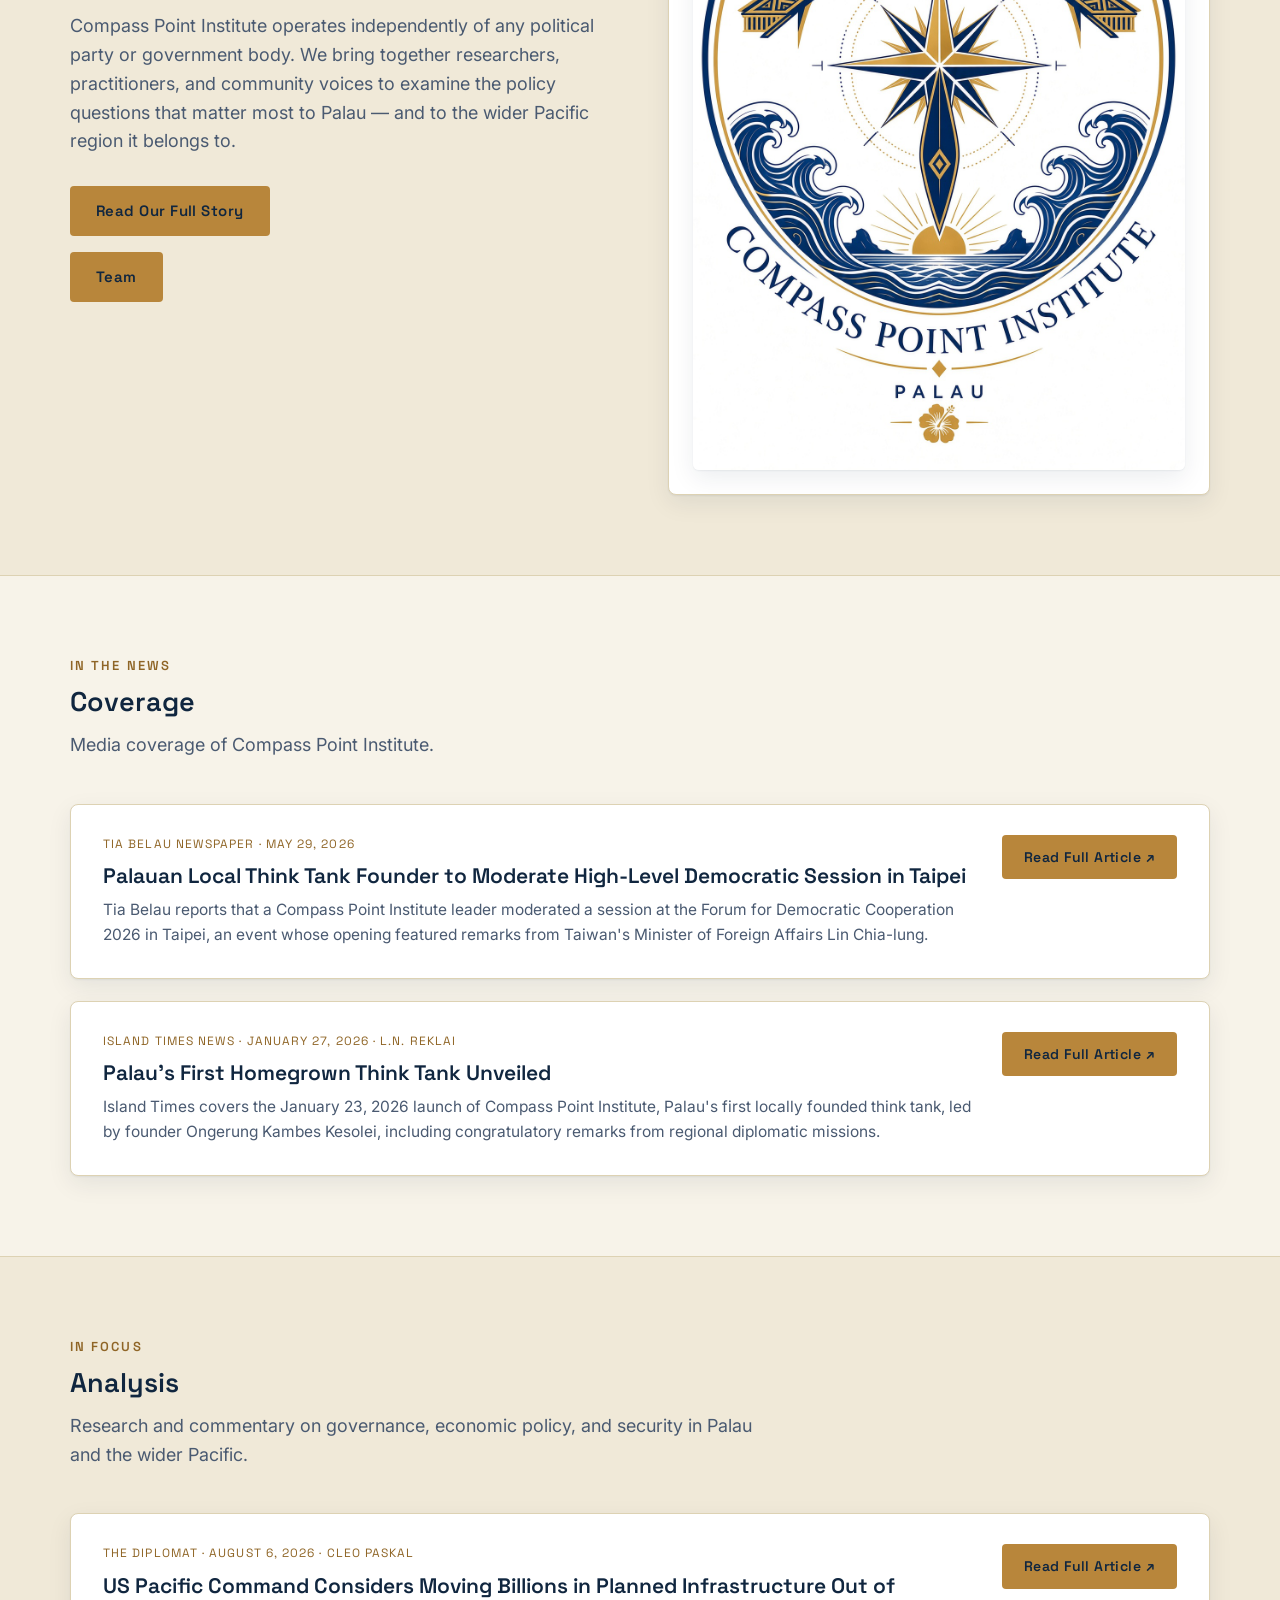
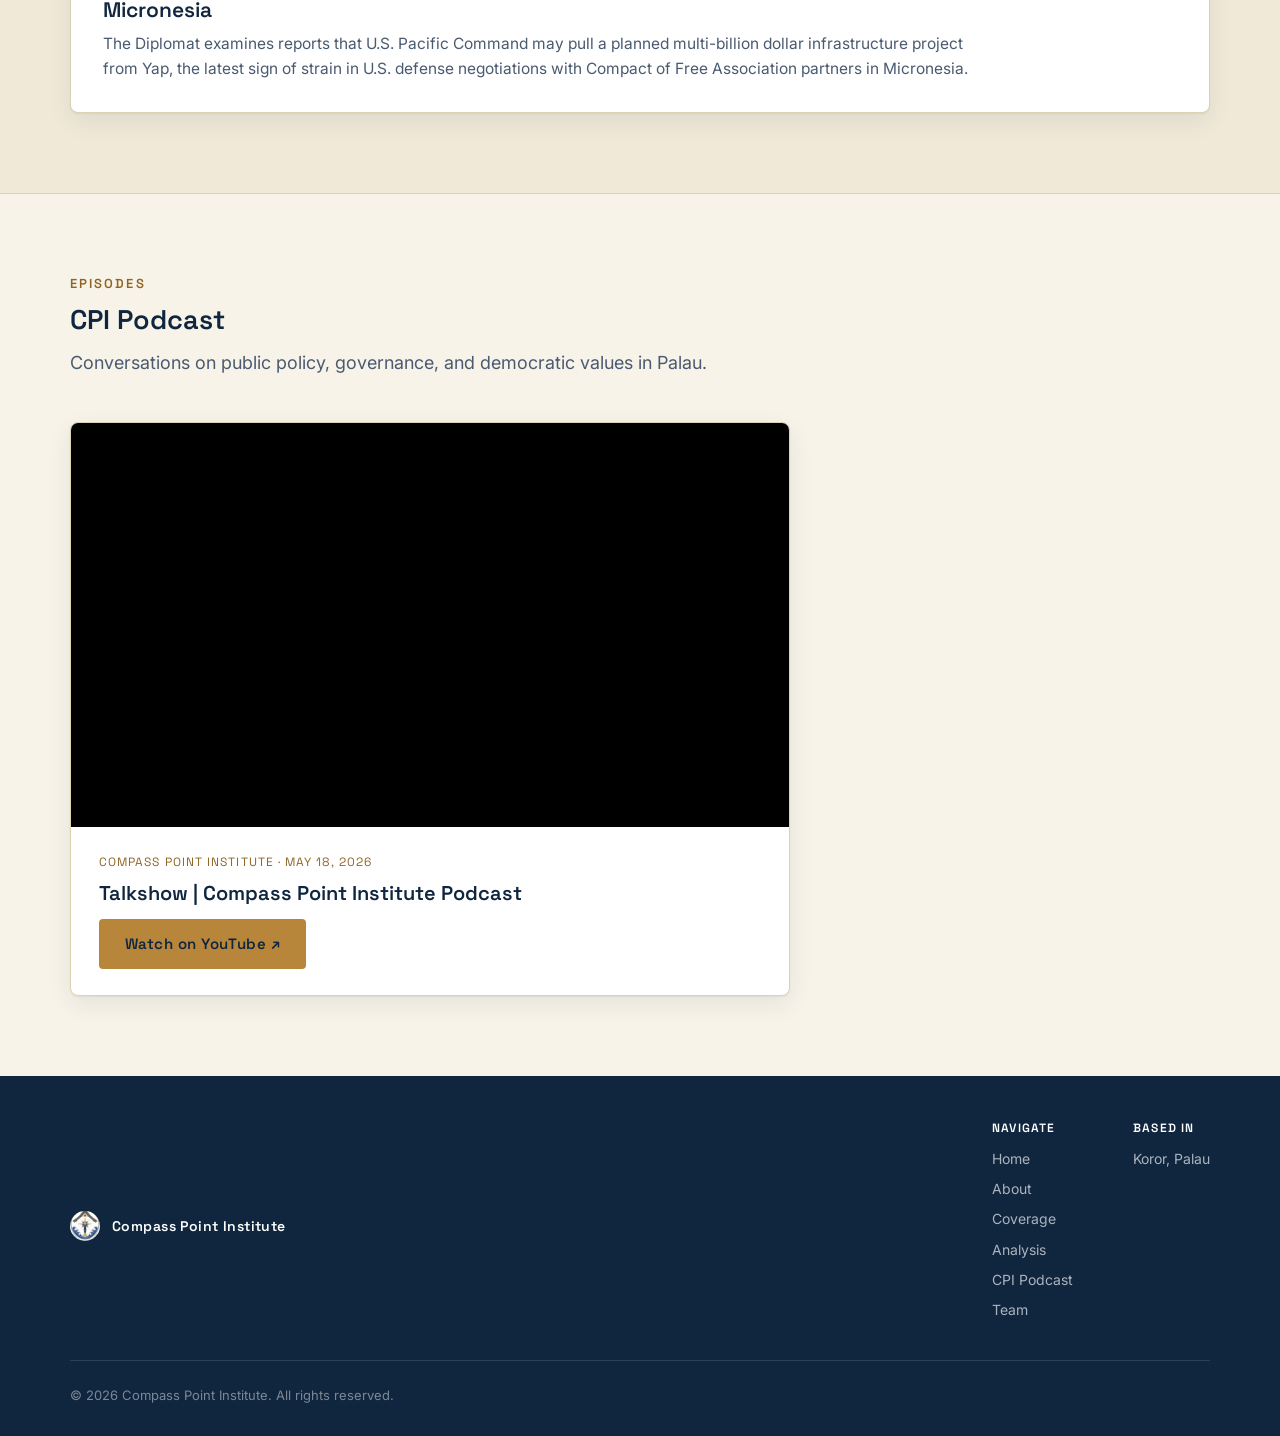
==== commit c97502b3: "Fix grammar in hero tagline: "following the path" Co-Authored-By: Claude Sonnet 5.5 <noreply@anthrop" ====
--- a/index.html
+++ b/index.html
@@ -35,7 +35,7 @@
     <div>
       <span class="eyebrow">Palau &middot; Independent Policy Research</span>
       <h1>Compass Point Institute</h1>
-      <p class="lede">A dynamic, independent think tank dedicated to elevating public policy discourse, fostering transparent governance, and strengthening democratic values across Palau and the broader region. Compass Point Institute - navigating the turbulent waters of modern times by following path of trust through truth.</p>
+      <p class="lede">A dynamic, independent think tank dedicated to elevating public policy discourse, fostering transparent governance, and strengthening democratic values across Palau and the broader region. Compass Point Institute - navigating the turbulent waters of modern times by following the path of trust through truth.</p>
       <div class="cta-row">
         <a href="about.html" class="btn btn-gold">Our Mission</a>
       </div>
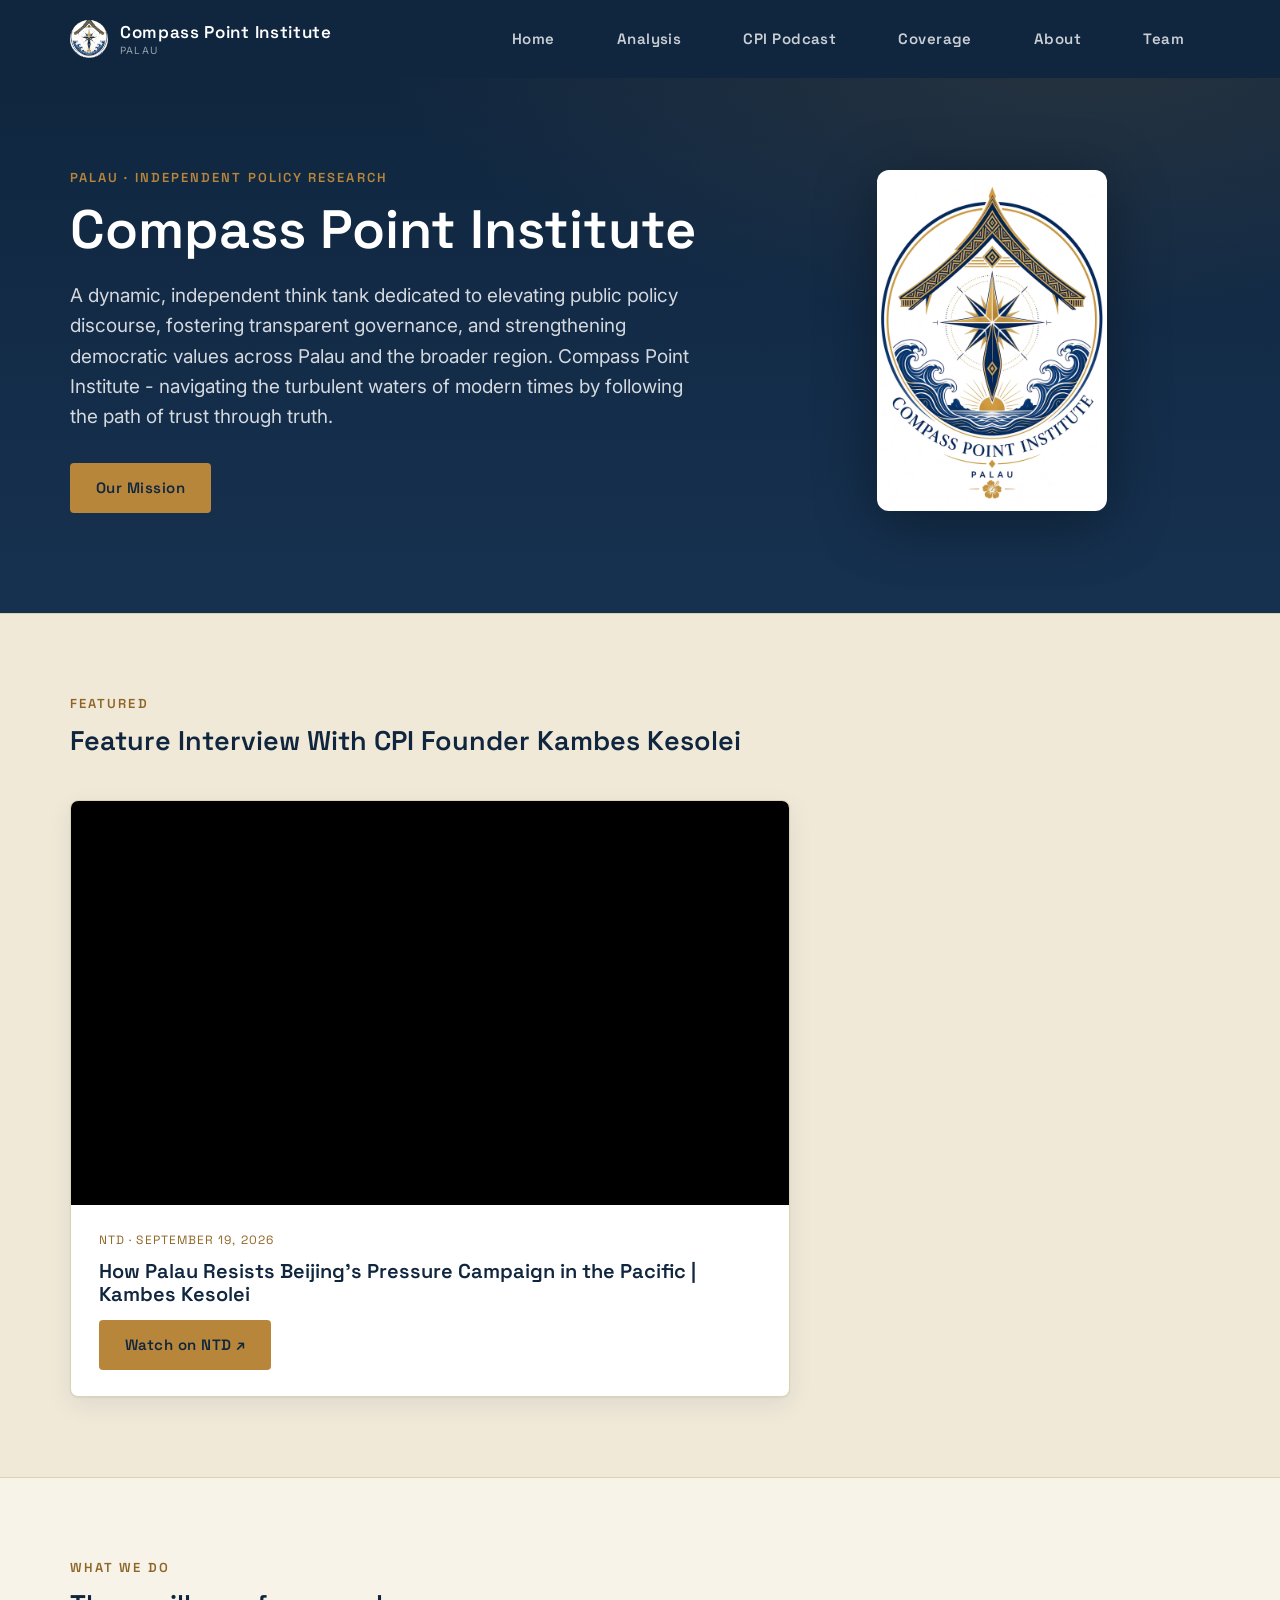
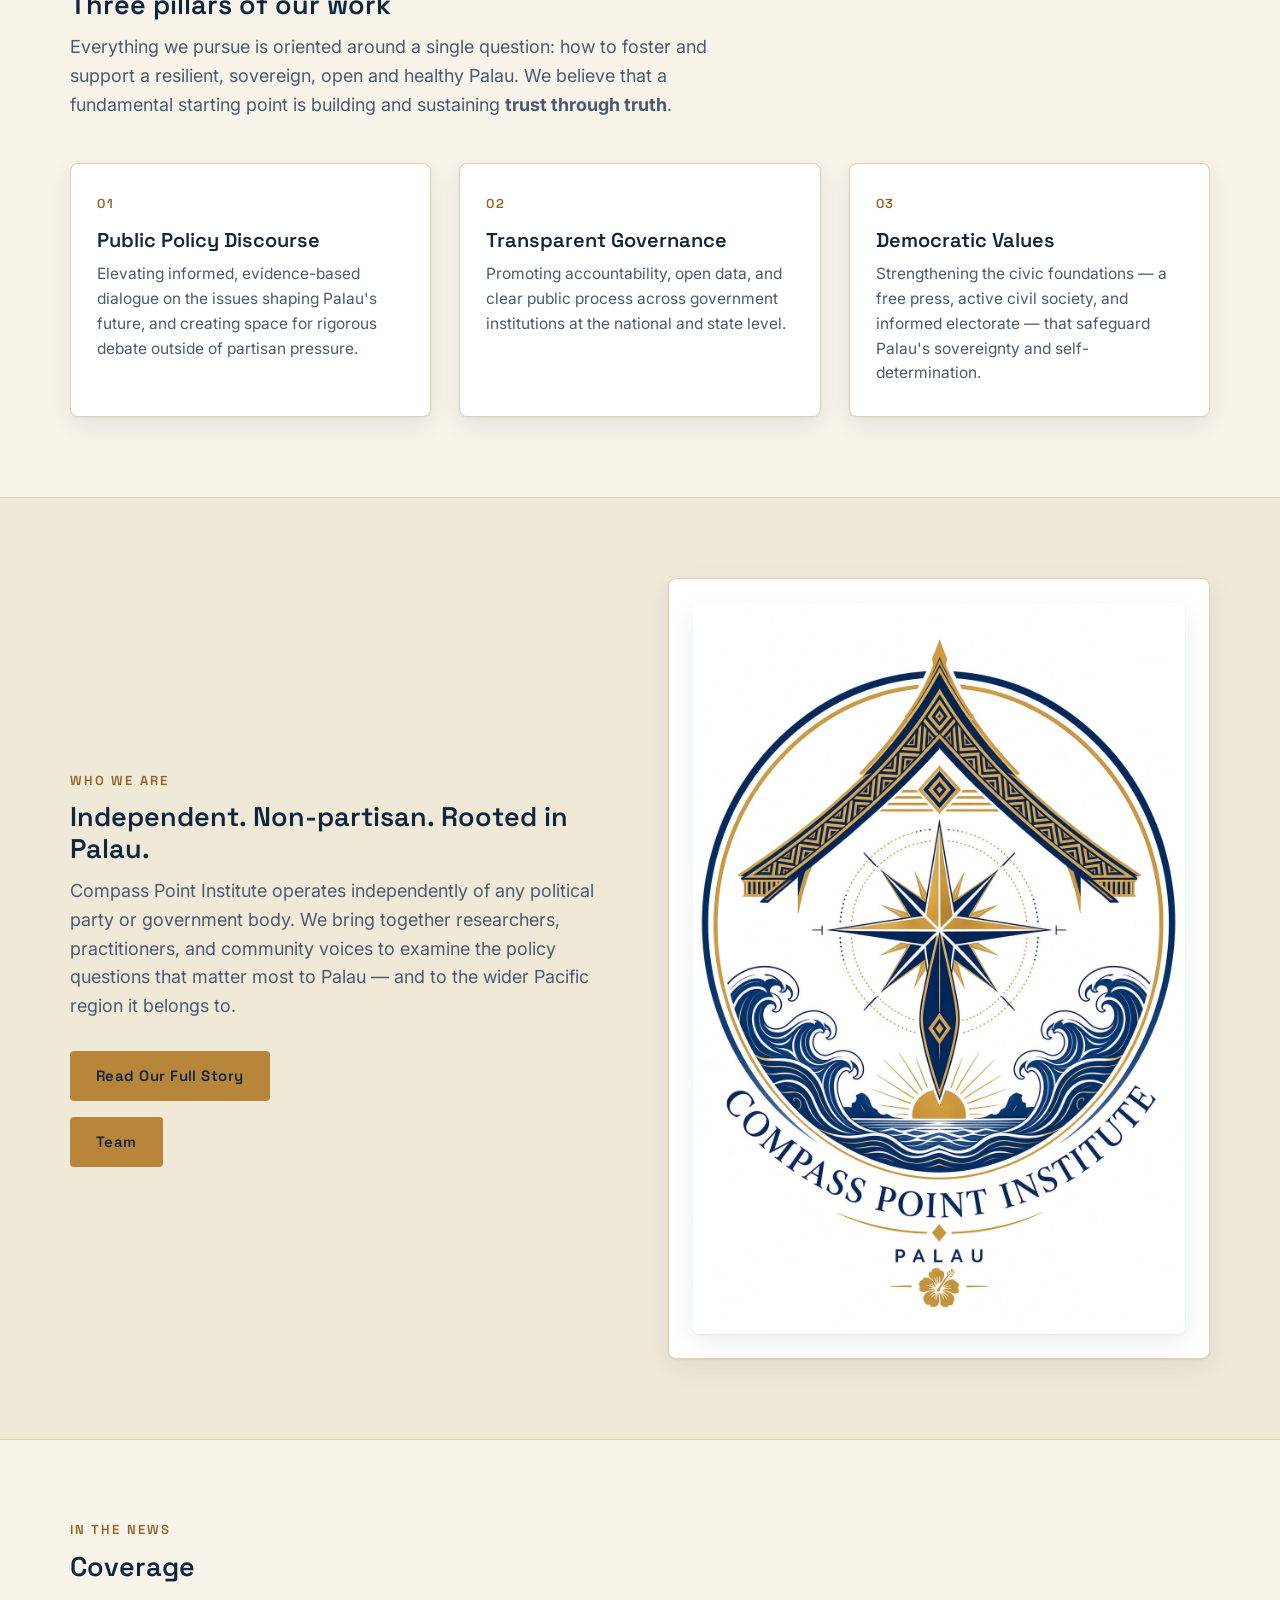
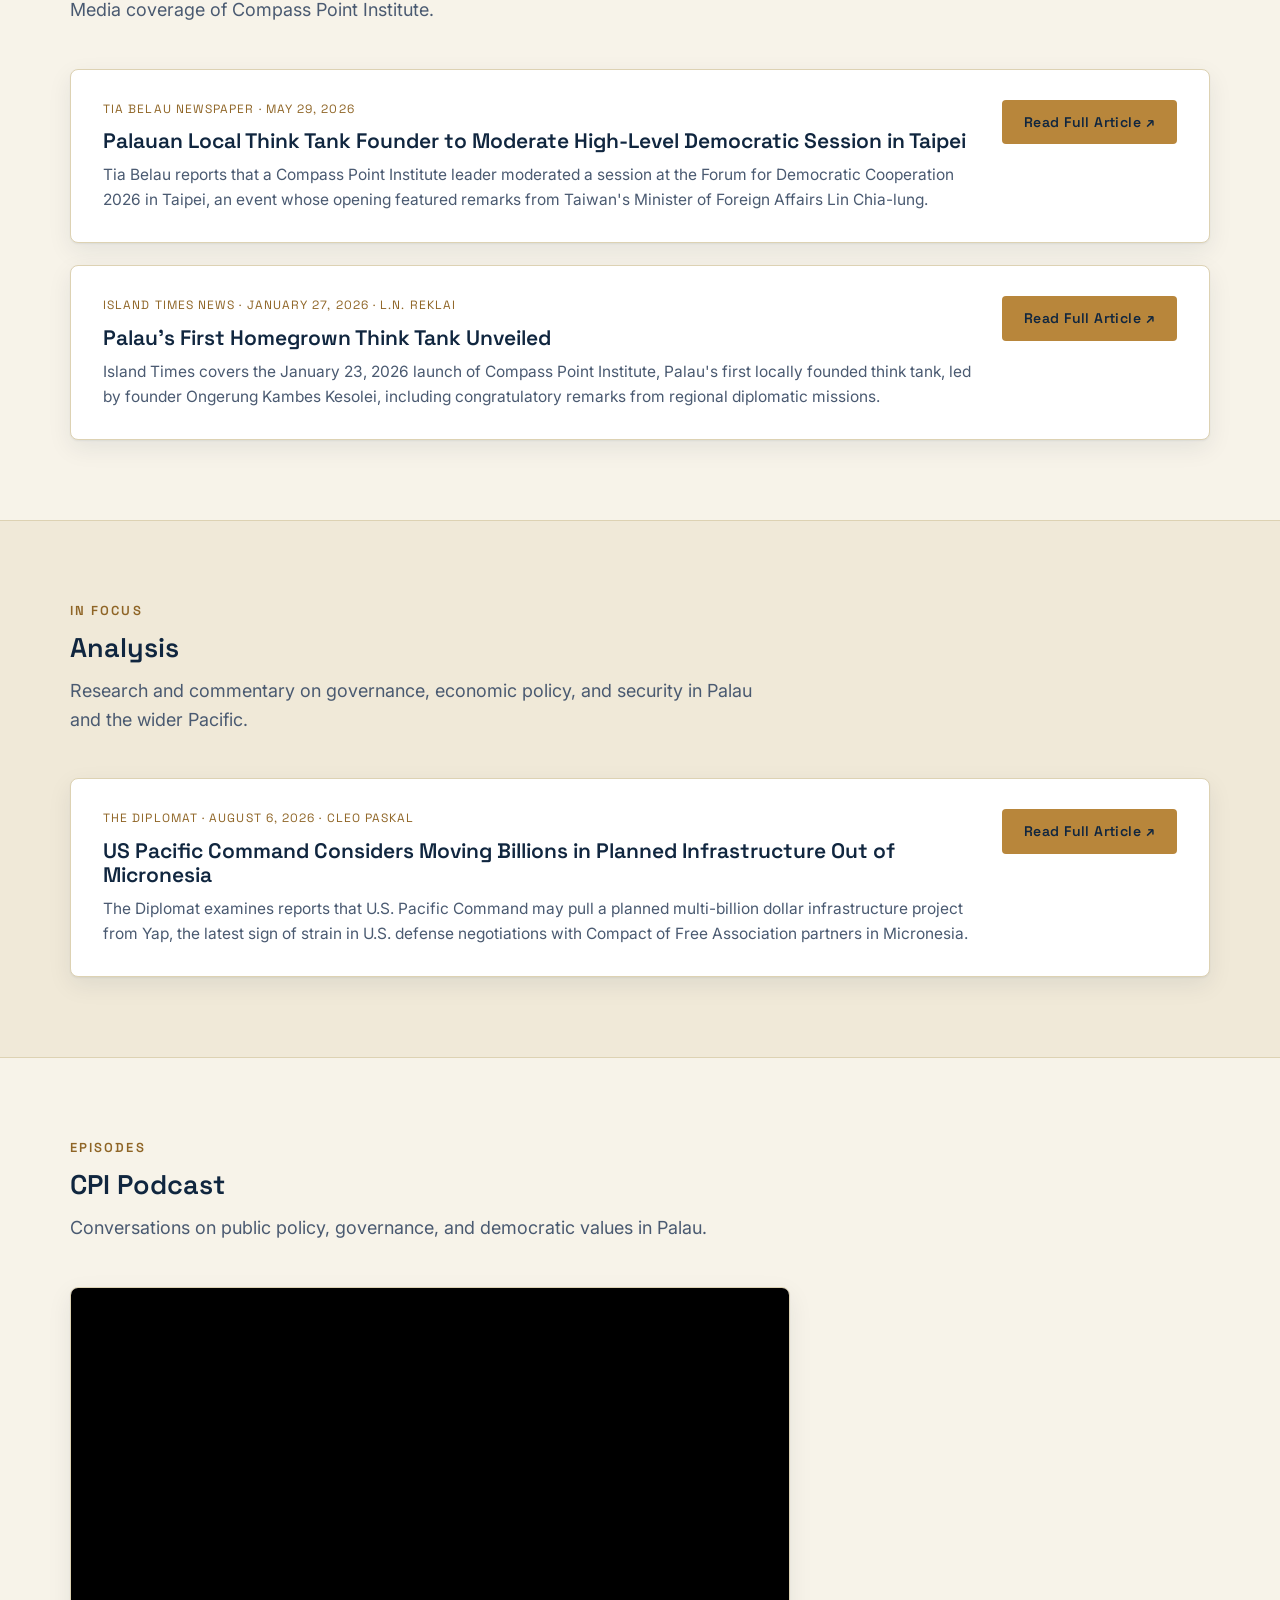
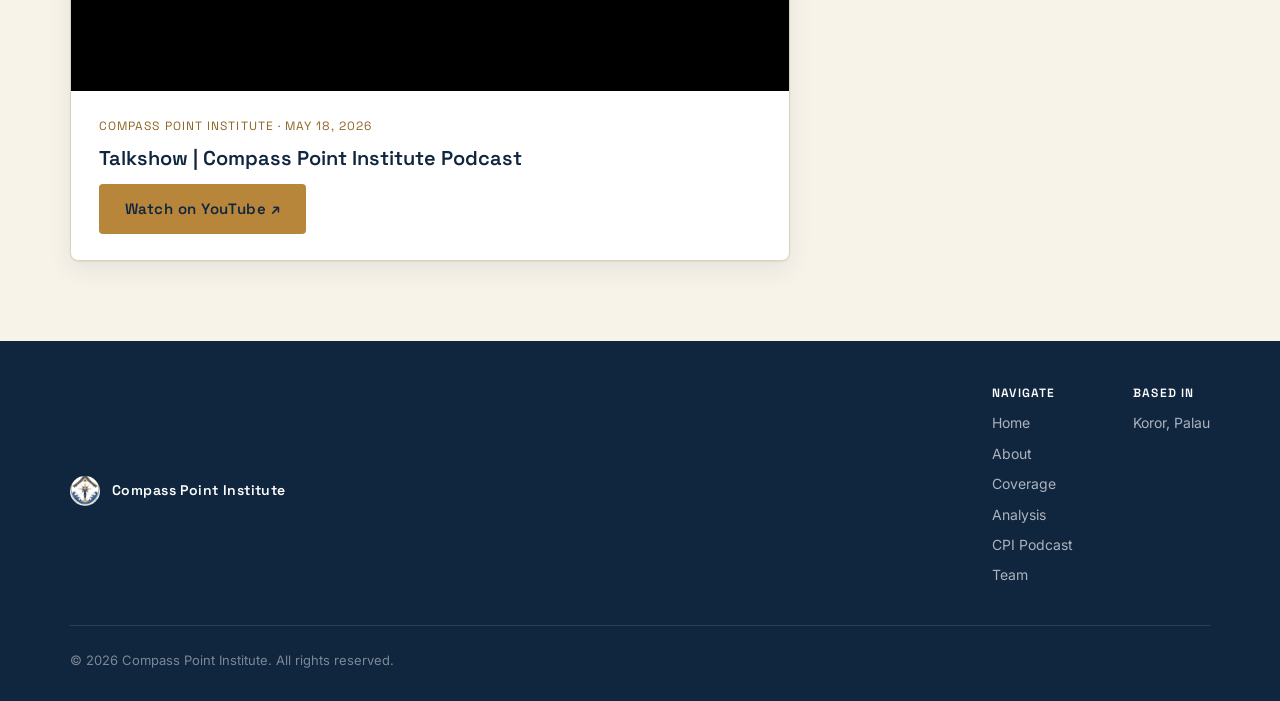
==== commit 5ada7a16: "Add featured NTD interview with Kambes Kesolei to front page Embed the NTD video directly under the " ====
--- a/index.html
+++ b/index.html
@@ -46,6 +46,25 @@
   </div>
 </header>
 
+<section id="interview" class="section-alt">
+  <div class="wrap">
+    <div class="section-head">
+      <span class="eyebrow">Featured</span>
+      <h2>Feature Interview With CPI Founder Kambes Kesolei</h2>
+    </div>
+    <div class="episode-card">
+      <div class="episode-video">
+        <iframe src="https://vod.brightchat.com/embed/d9c59802-4cfe-4185-bcf0-d4fe8c8d384e" title="How Palau Resists Beijing's Pressure Campaign in the Pacific | Kambes Kesolei" allow="autoplay; fullscreen; picture-in-picture" allowfullscreen loading="lazy"></iframe>
+      </div>
+      <div class="episode-body">
+        <span class="press-meta">NTD &middot; September 19, 2026</span>
+        <h3>How Palau Resists Beijing&rsquo;s Pressure Campaign in the Pacific | Kambes Kesolei</h3>
+        <a href="https://www.ntd.com/ntdplus/how-palau-resists-beijings-pressure-campaign-in-the-pacific-kambes-kesolei_1173812.html" class="btn btn-gold" target="_blank" rel="noopener">Watch on NTD &nearr;</a>
+      </div>
+    </div>
+  </div>
+</section>
+
 <section>
   <div class="wrap">
     <div class="section-head">
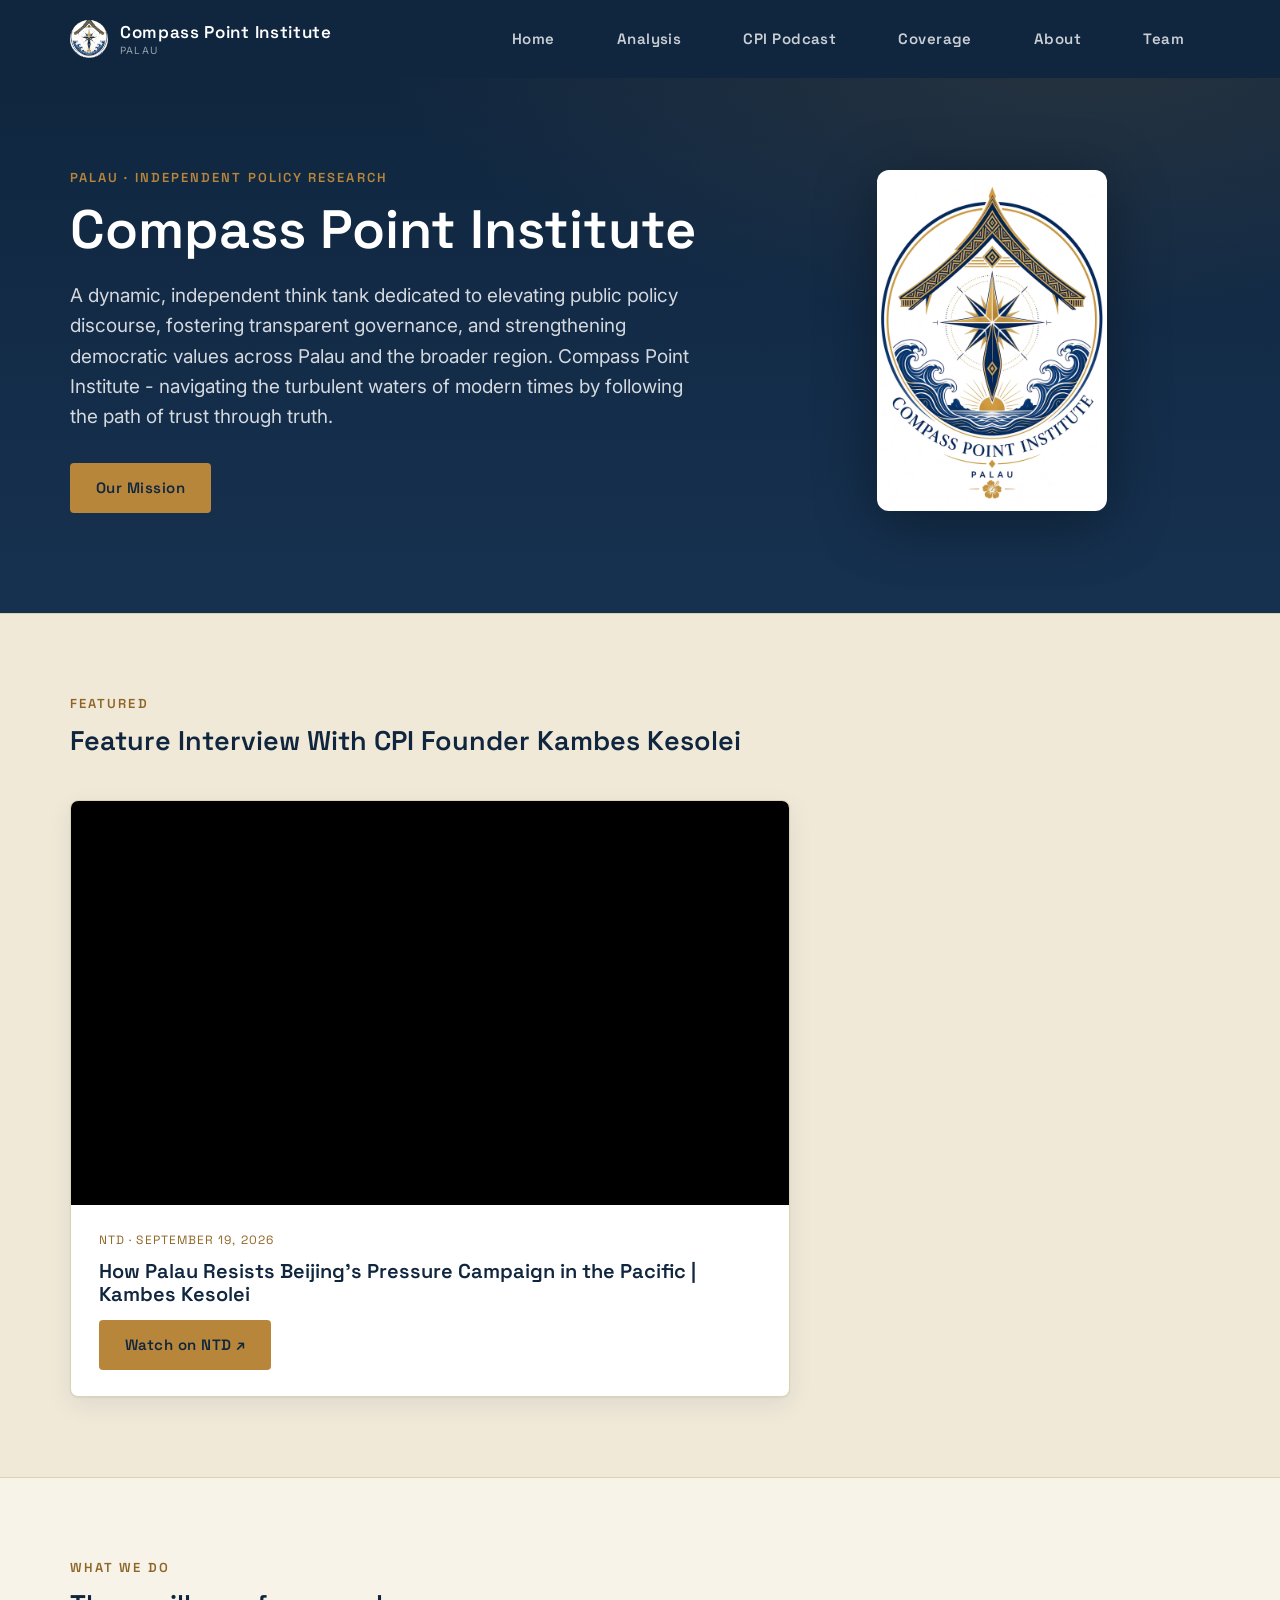
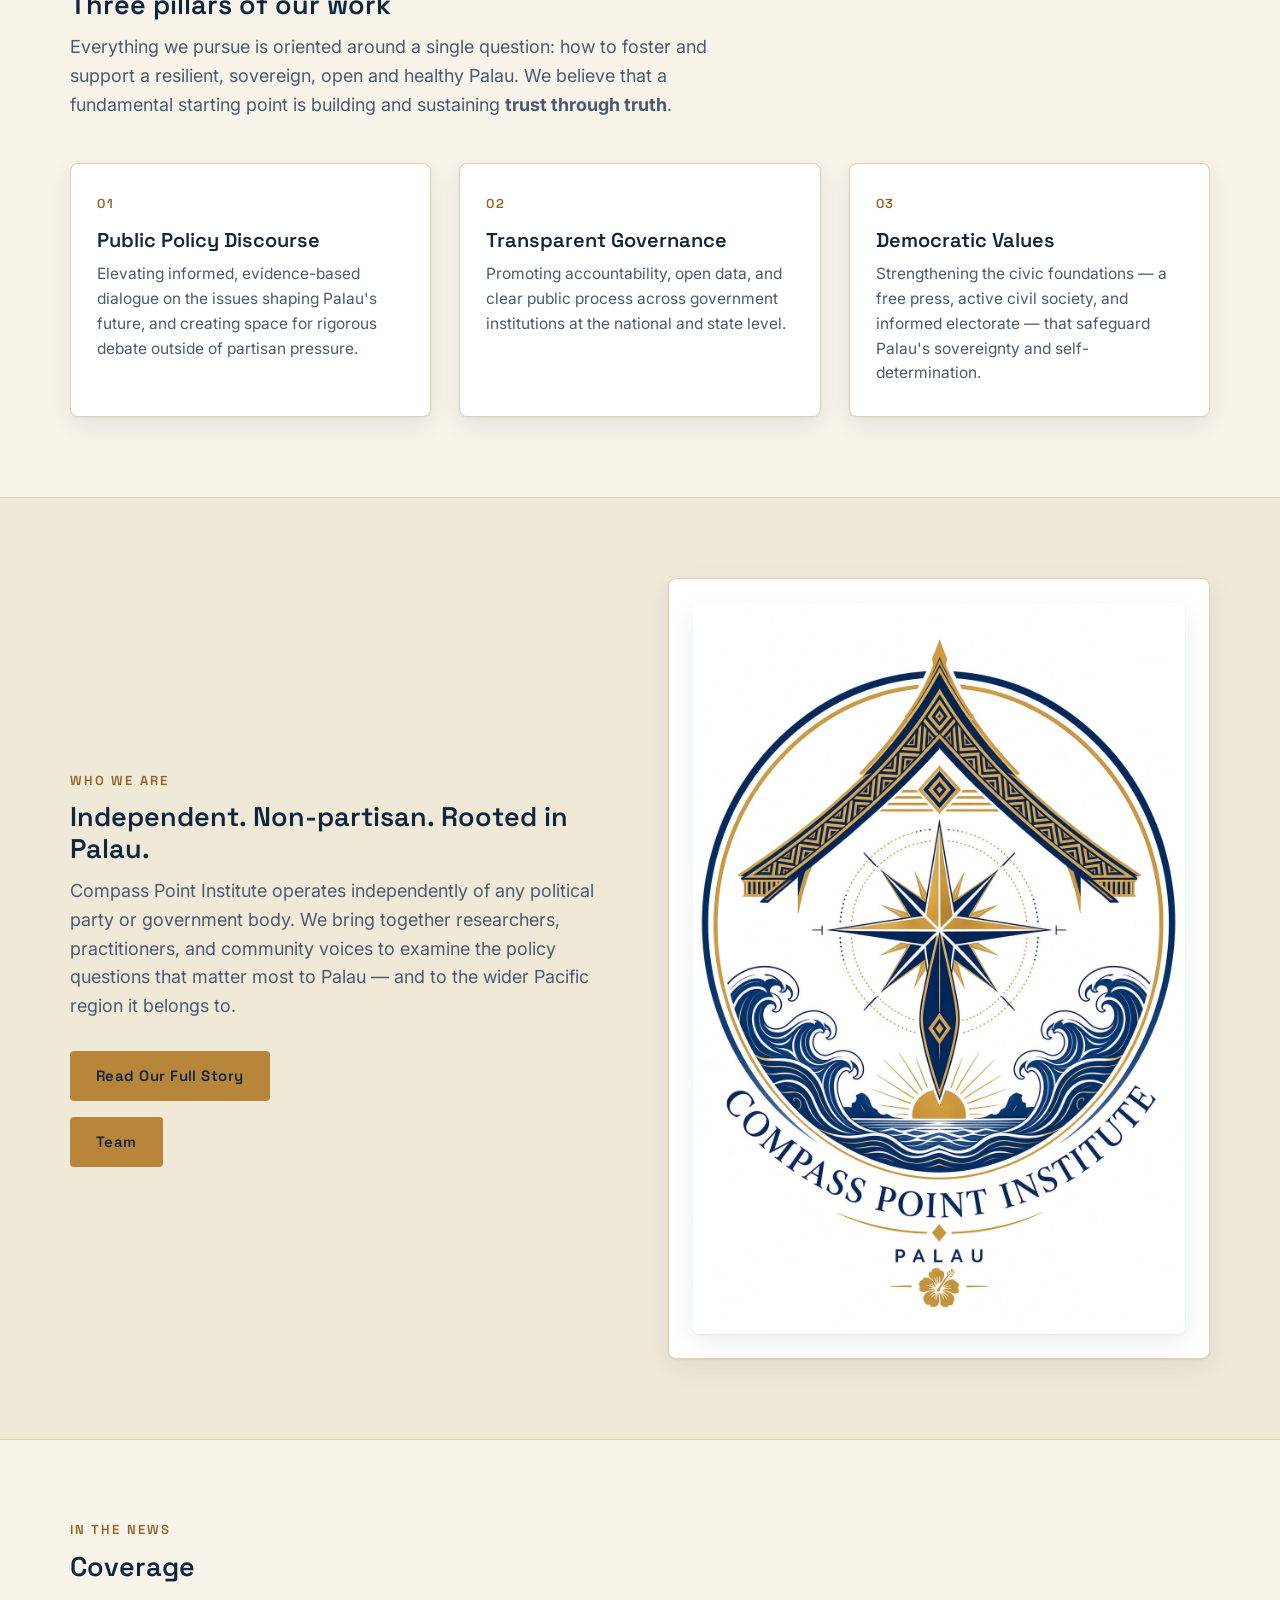
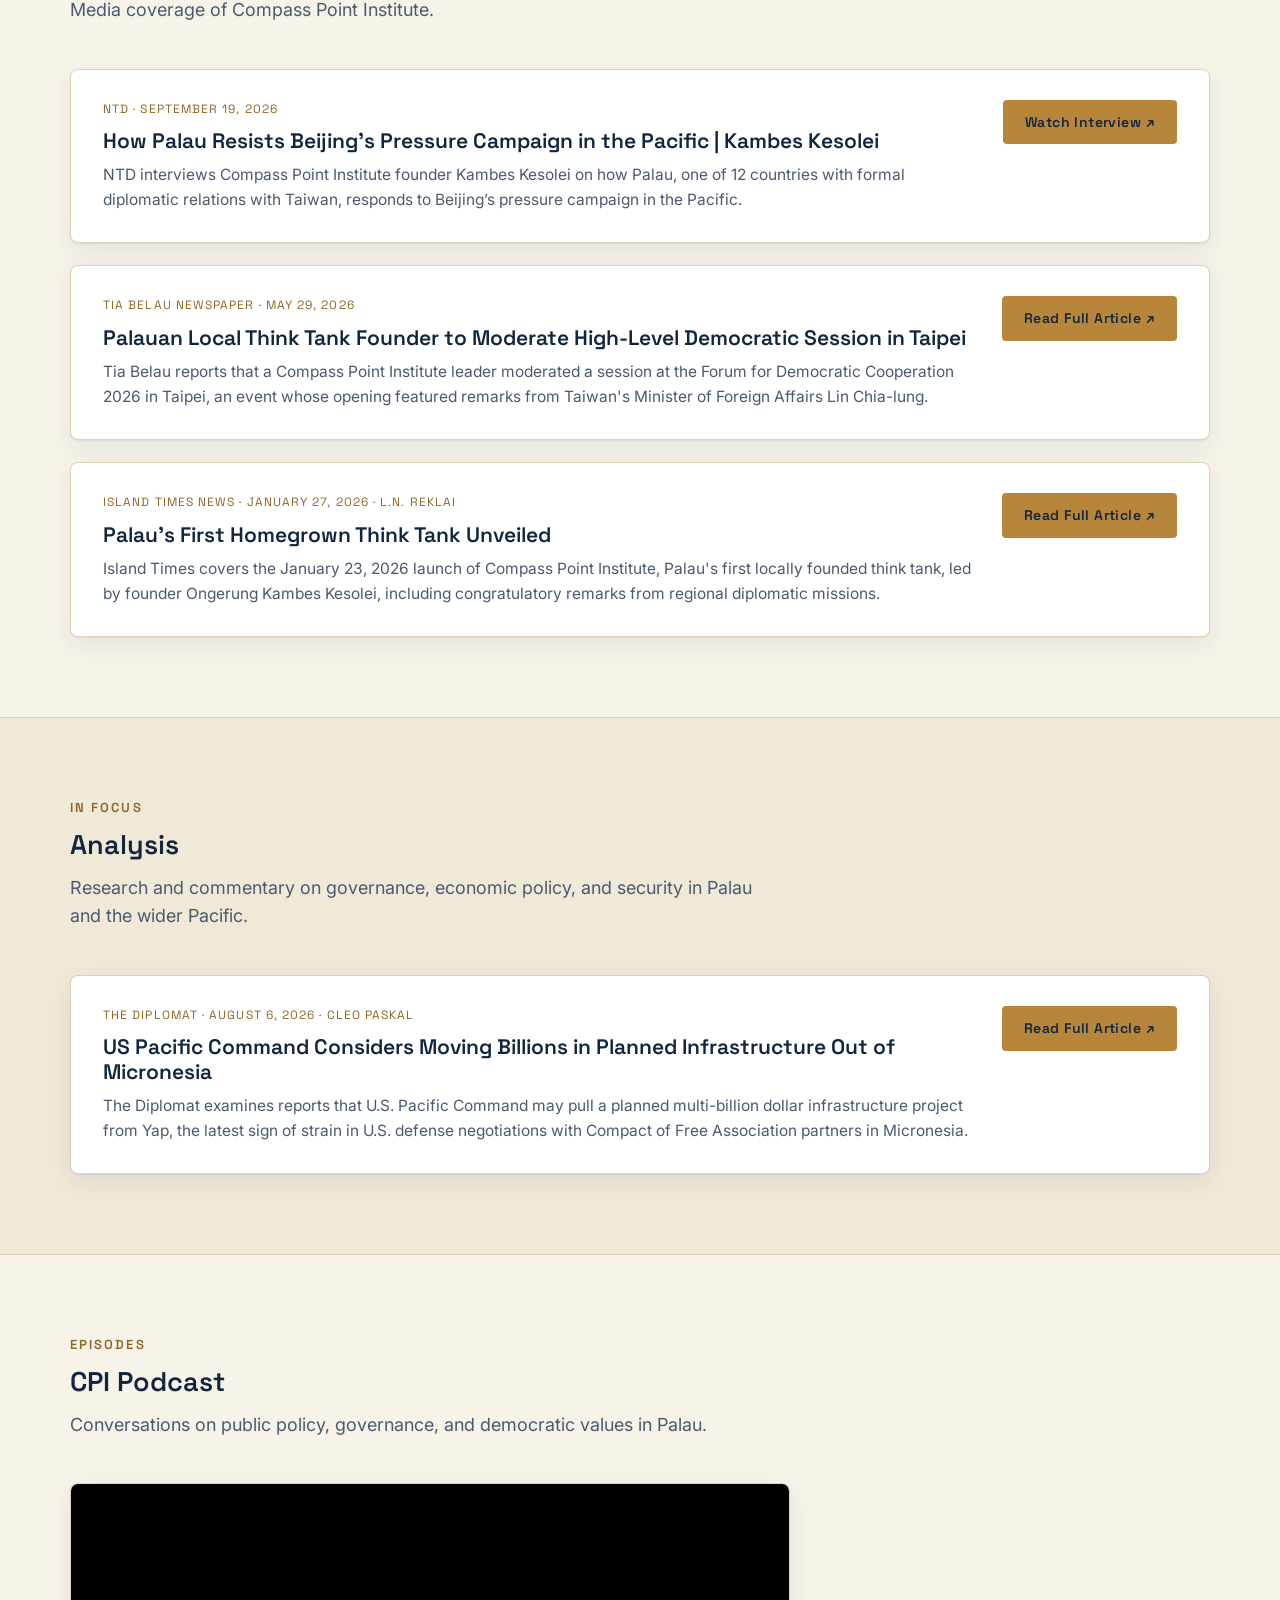
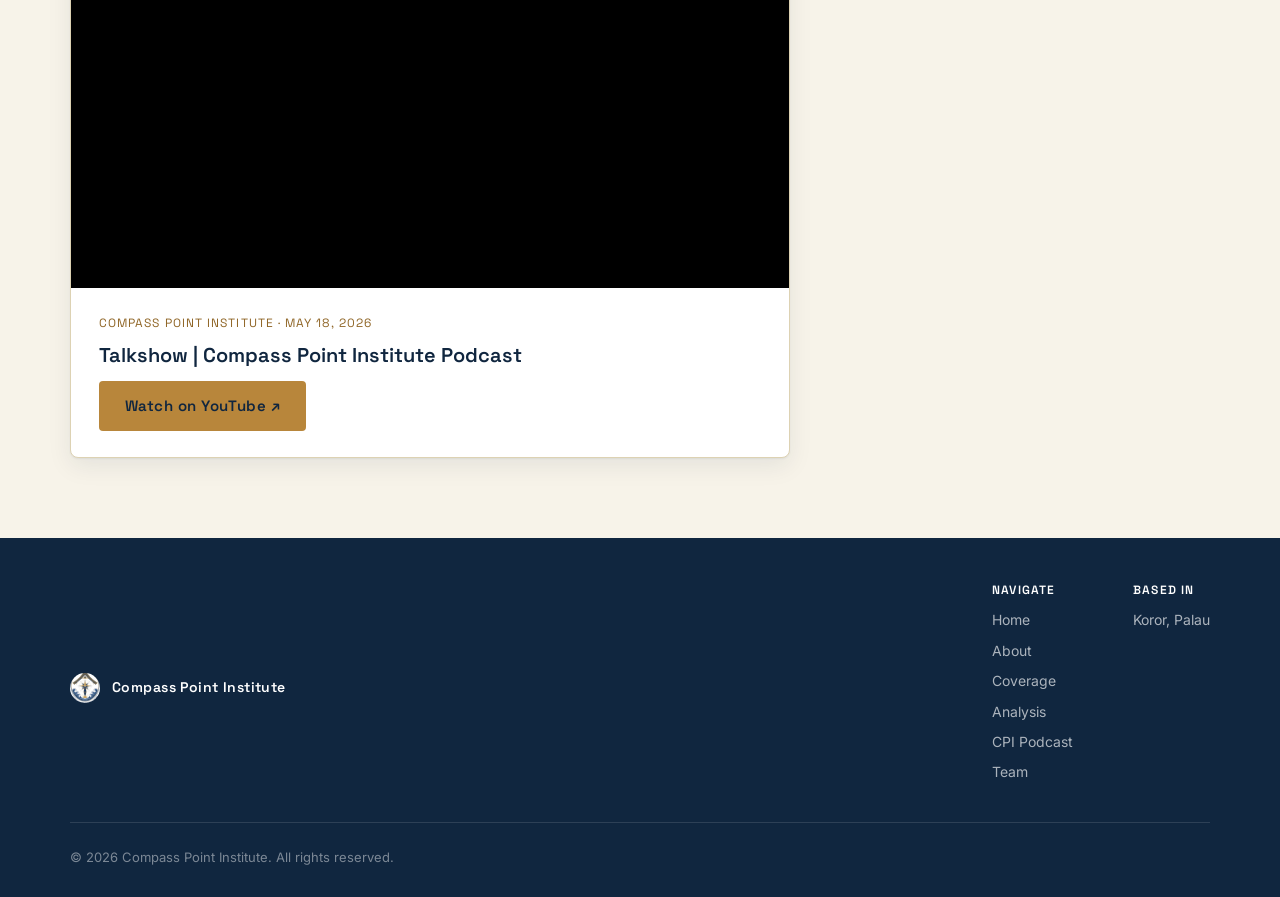
==== commit a1472b60: "Add NTD interview to About page and Coverage section Embed the player on the About page under the he" ====
--- a/index.html
+++ b/index.html
@@ -119,6 +119,14 @@
     <div class="press-list">
       <article class="press-card">
         <div class="press-card-body">
+          <span class="press-meta">NTD &middot; September 19, 2026</span>
+          <h3>How Palau Resists Beijing&rsquo;s Pressure Campaign in the Pacific | Kambes Kesolei</h3>
+          <p>NTD interviews Compass Point Institute founder Kambes Kesolei on how Palau, one of 12 countries with formal diplomatic relations with Taiwan, responds to Beijing&rsquo;s pressure campaign in the Pacific.</p>
+        </div>
+        <a href="https://www.ntd.com/ntdplus/how-palau-resists-beijings-pressure-campaign-in-the-pacific-kambes-kesolei_1173812.html" class="btn btn-gold" target="_blank" rel="noopener">Watch Interview &nearr;</a>
+      </article>
+      <article class="press-card">
+        <div class="press-card-body">
           <span class="press-meta">Tia Belau Newspaper &middot; May 29, 2026</span>
           <h3>Palauan Local Think Tank Founder to Moderate High-Level Democratic Session in Taipei</h3>
           <p>Tia Belau reports that a Compass Point Institute leader moderated a session at the Forum for Democratic Cooperation 2026 in Taipei, an event whose opening featured remarks from Taiwan's Minister of Foreign Affairs Lin Chia-lung.</p>
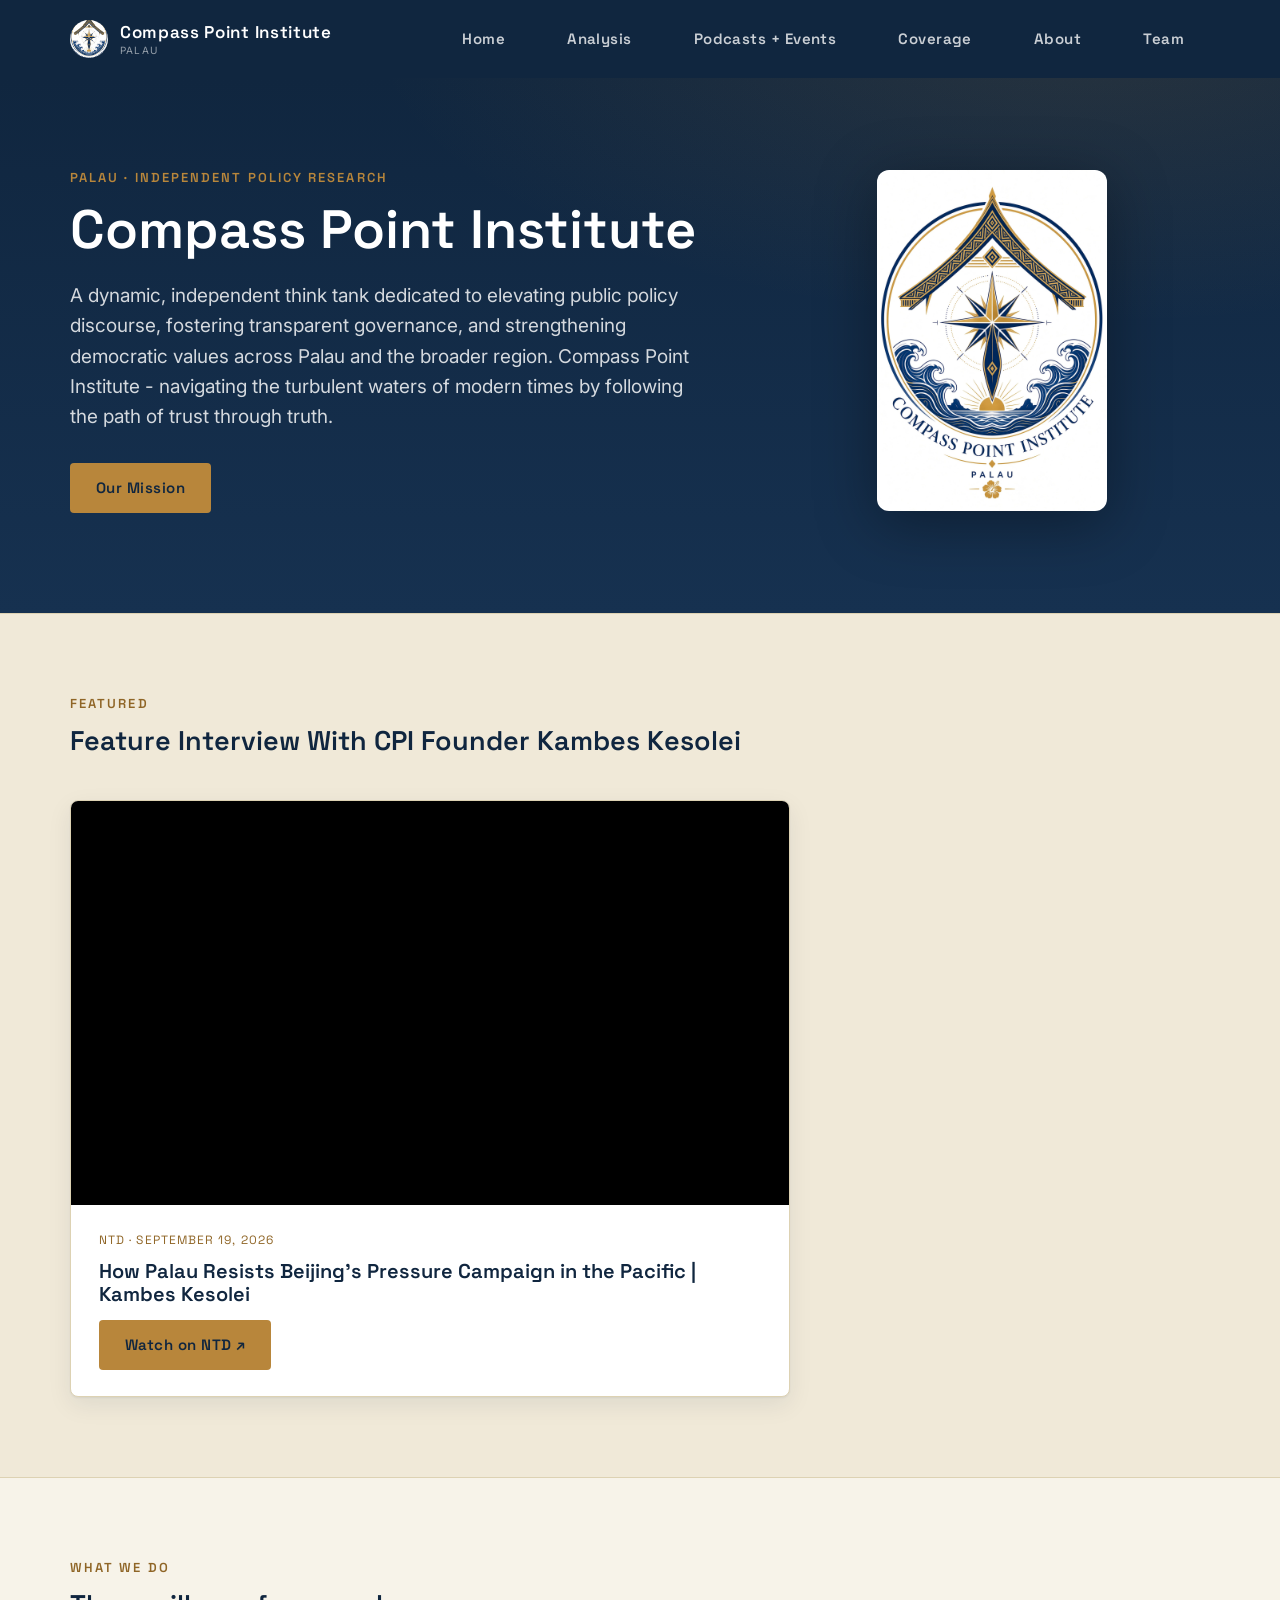
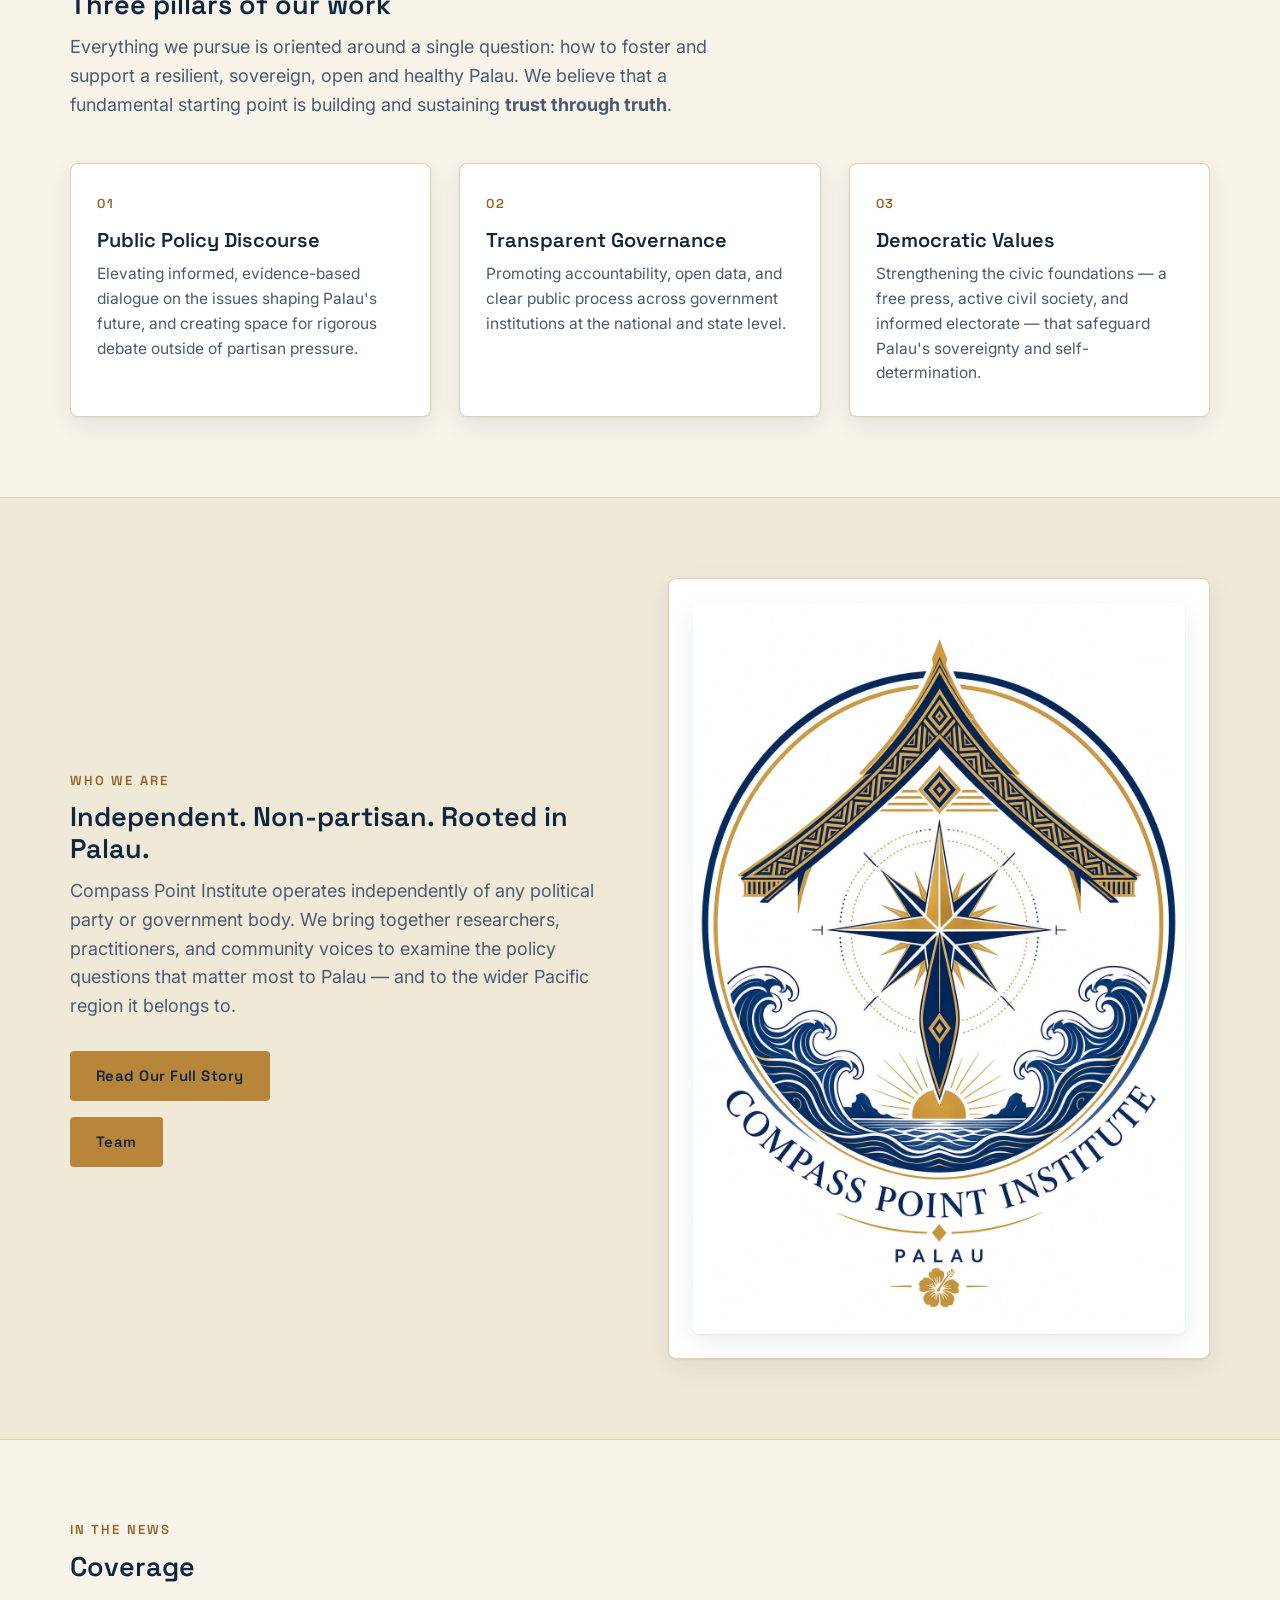
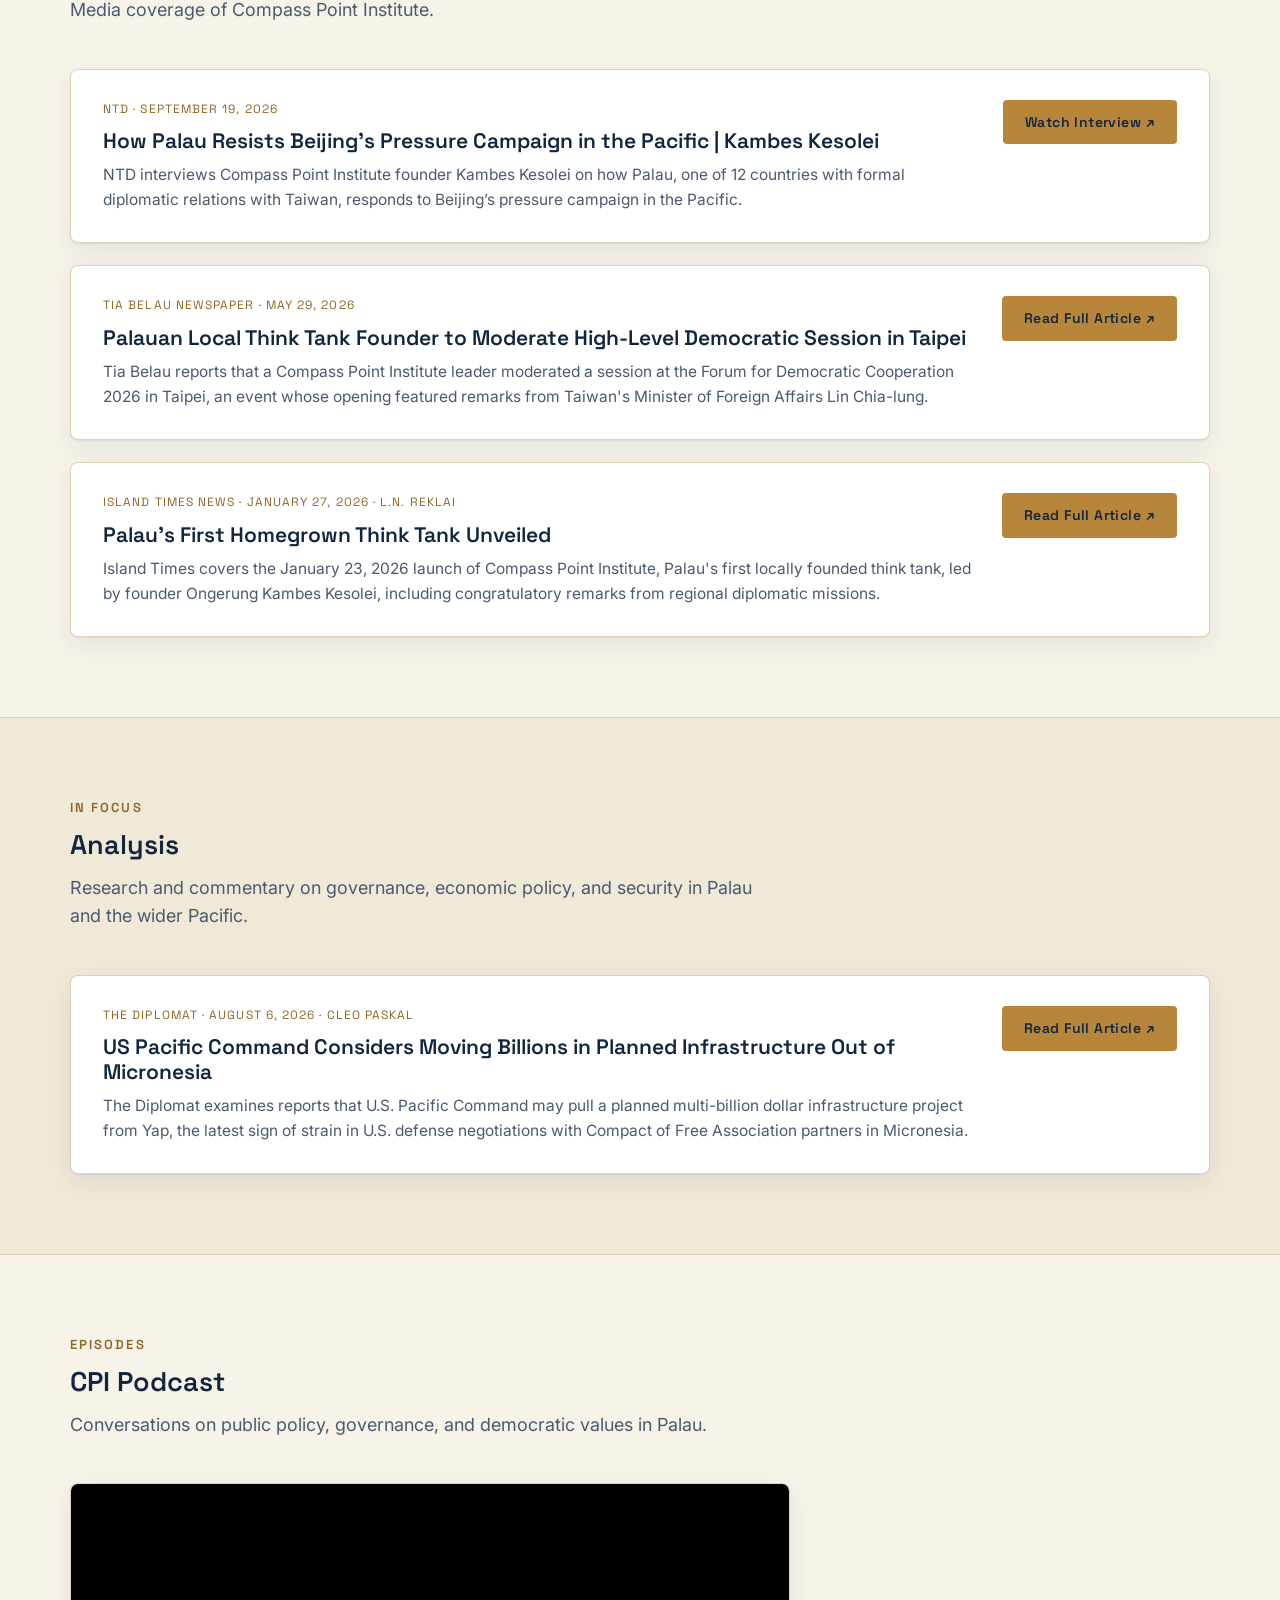
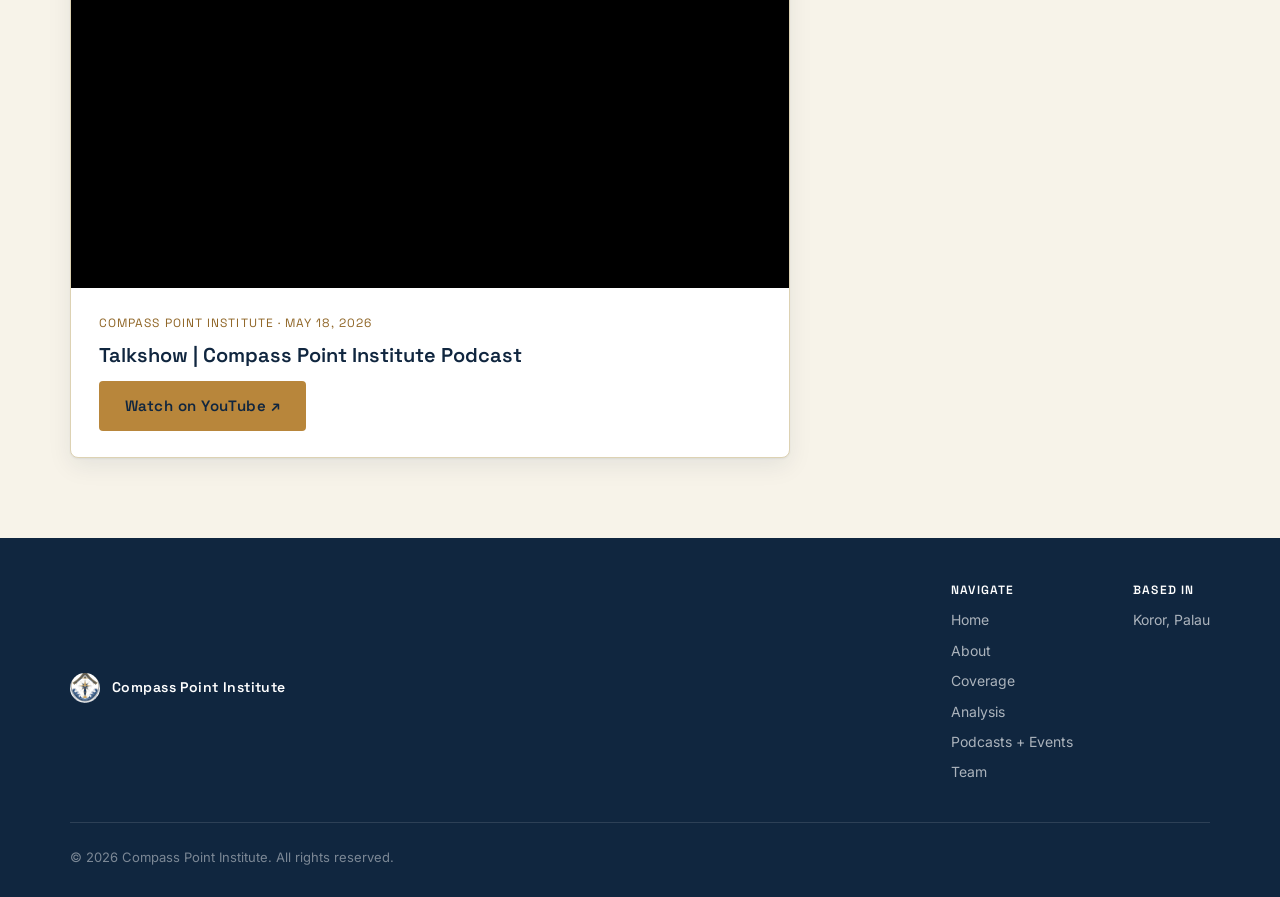
==== commit 38f14c1c: "Rename "CPI Podcast" nav tab to "Podcasts + Events" Updated in the nav and footer on every page and " ====
--- a/index.html
+++ b/index.html
@@ -22,7 +22,7 @@
     <ul class="nav-links">
       <li><a href="index.html" class="btn btn-gold nav-btn">Home</a></li>
       <li><a href="analysis.html" class="btn btn-gold nav-btn">Analysis</a></li>
-      <li><a href="podcast.html" class="btn btn-gold nav-btn">CPI Podcast</a></li>
+      <li><a href="podcast.html" class="btn btn-gold nav-btn">Podcasts + Events</a></li>
       <li><a href="#coverage" class="btn btn-gold nav-btn">Coverage</a></li>
       <li><a href="about.html" class="btn btn-gold nav-btn">About</a></li>
       <li><a href="team.html" class="btn btn-gold nav-btn">Team</a></li>
@@ -199,7 +199,7 @@
           <a href="about.html">About</a>
           <a href="#coverage">Coverage</a>
           <a href="analysis.html">Analysis</a>
-          <a href="podcast.html">CPI Podcast</a>
+          <a href="podcast.html">Podcasts + Events</a>
           <a href="team.html">Team</a>
         </div>
         <div class="footer-col">
--- a/styles.css
+++ b/styles.css
@@ -378,6 +378,11 @@
   overflow: hidden;
   box-shadow: var(--shadow);
   max-width: 720px;
+}
+.episode-list {
+  display: flex;
+  flex-direction: column;
+  gap: 32px;
 }
 .episode-video {
   position: relative;
